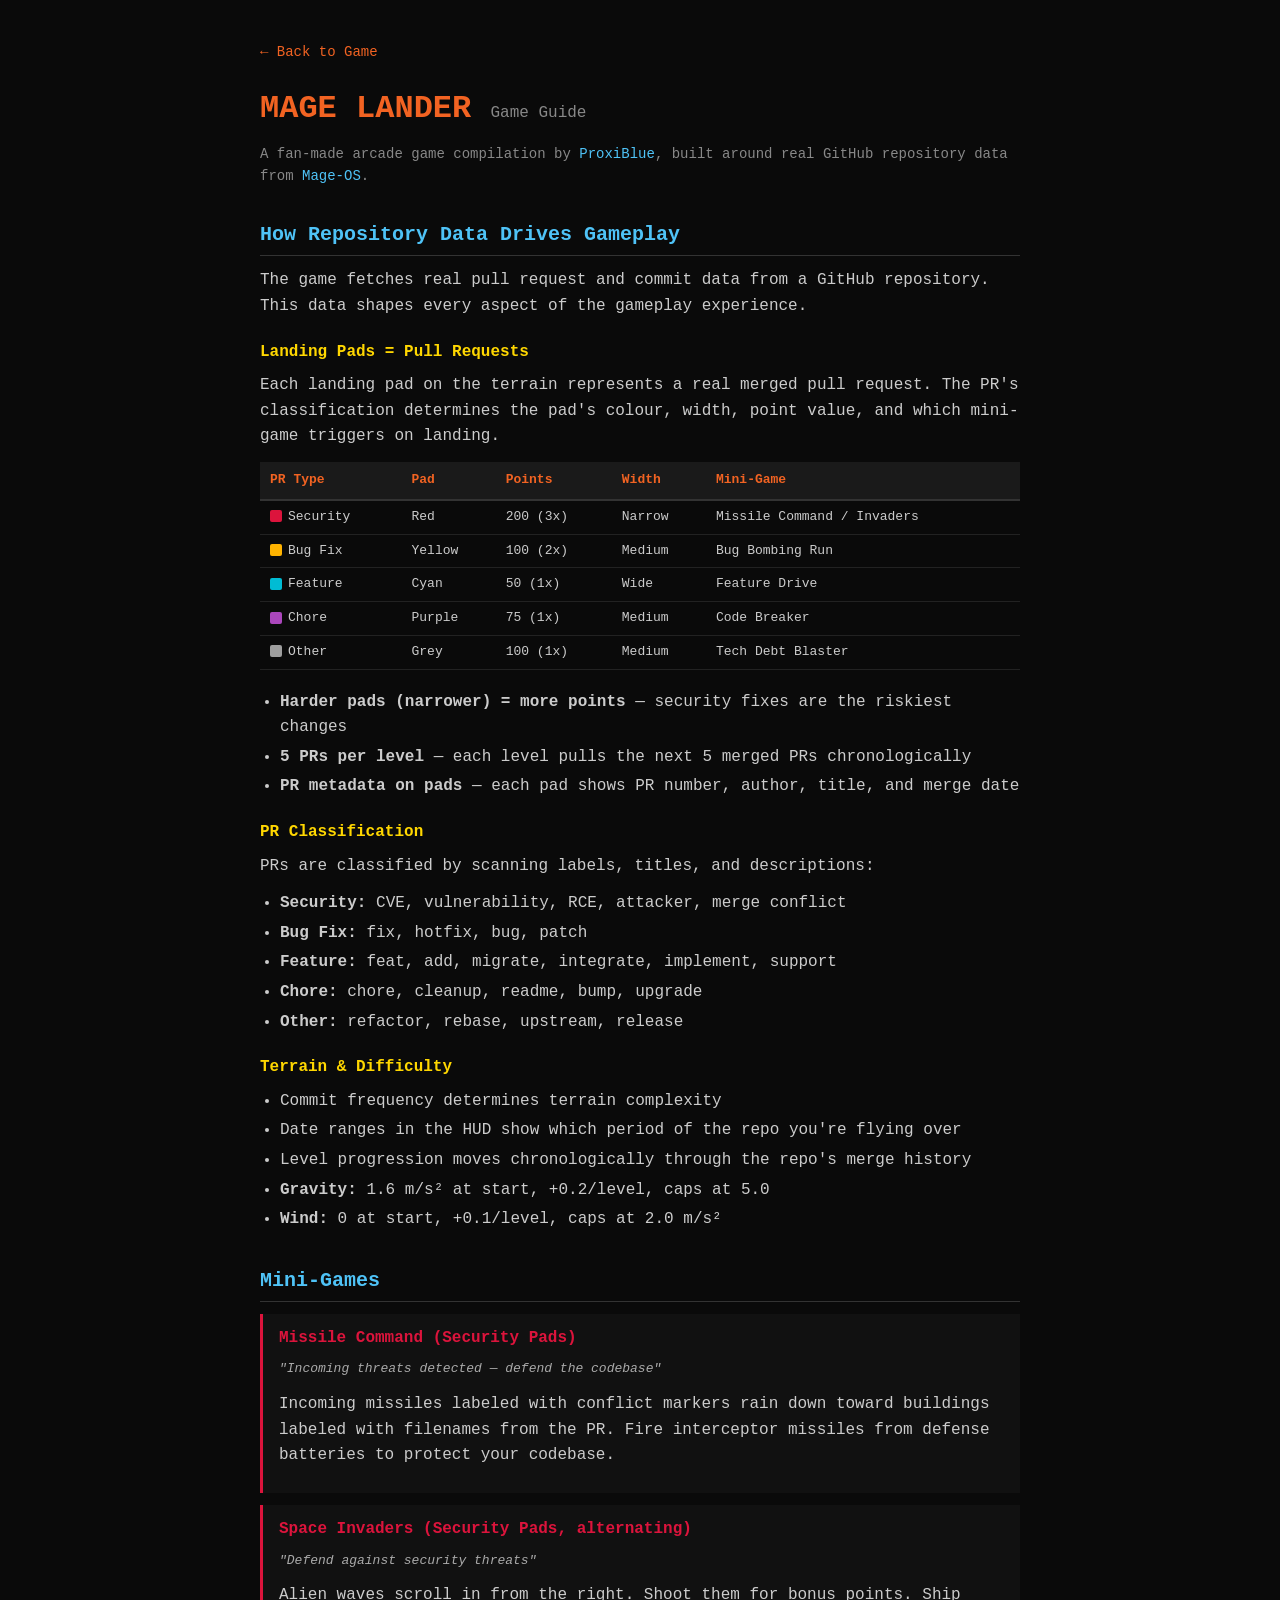
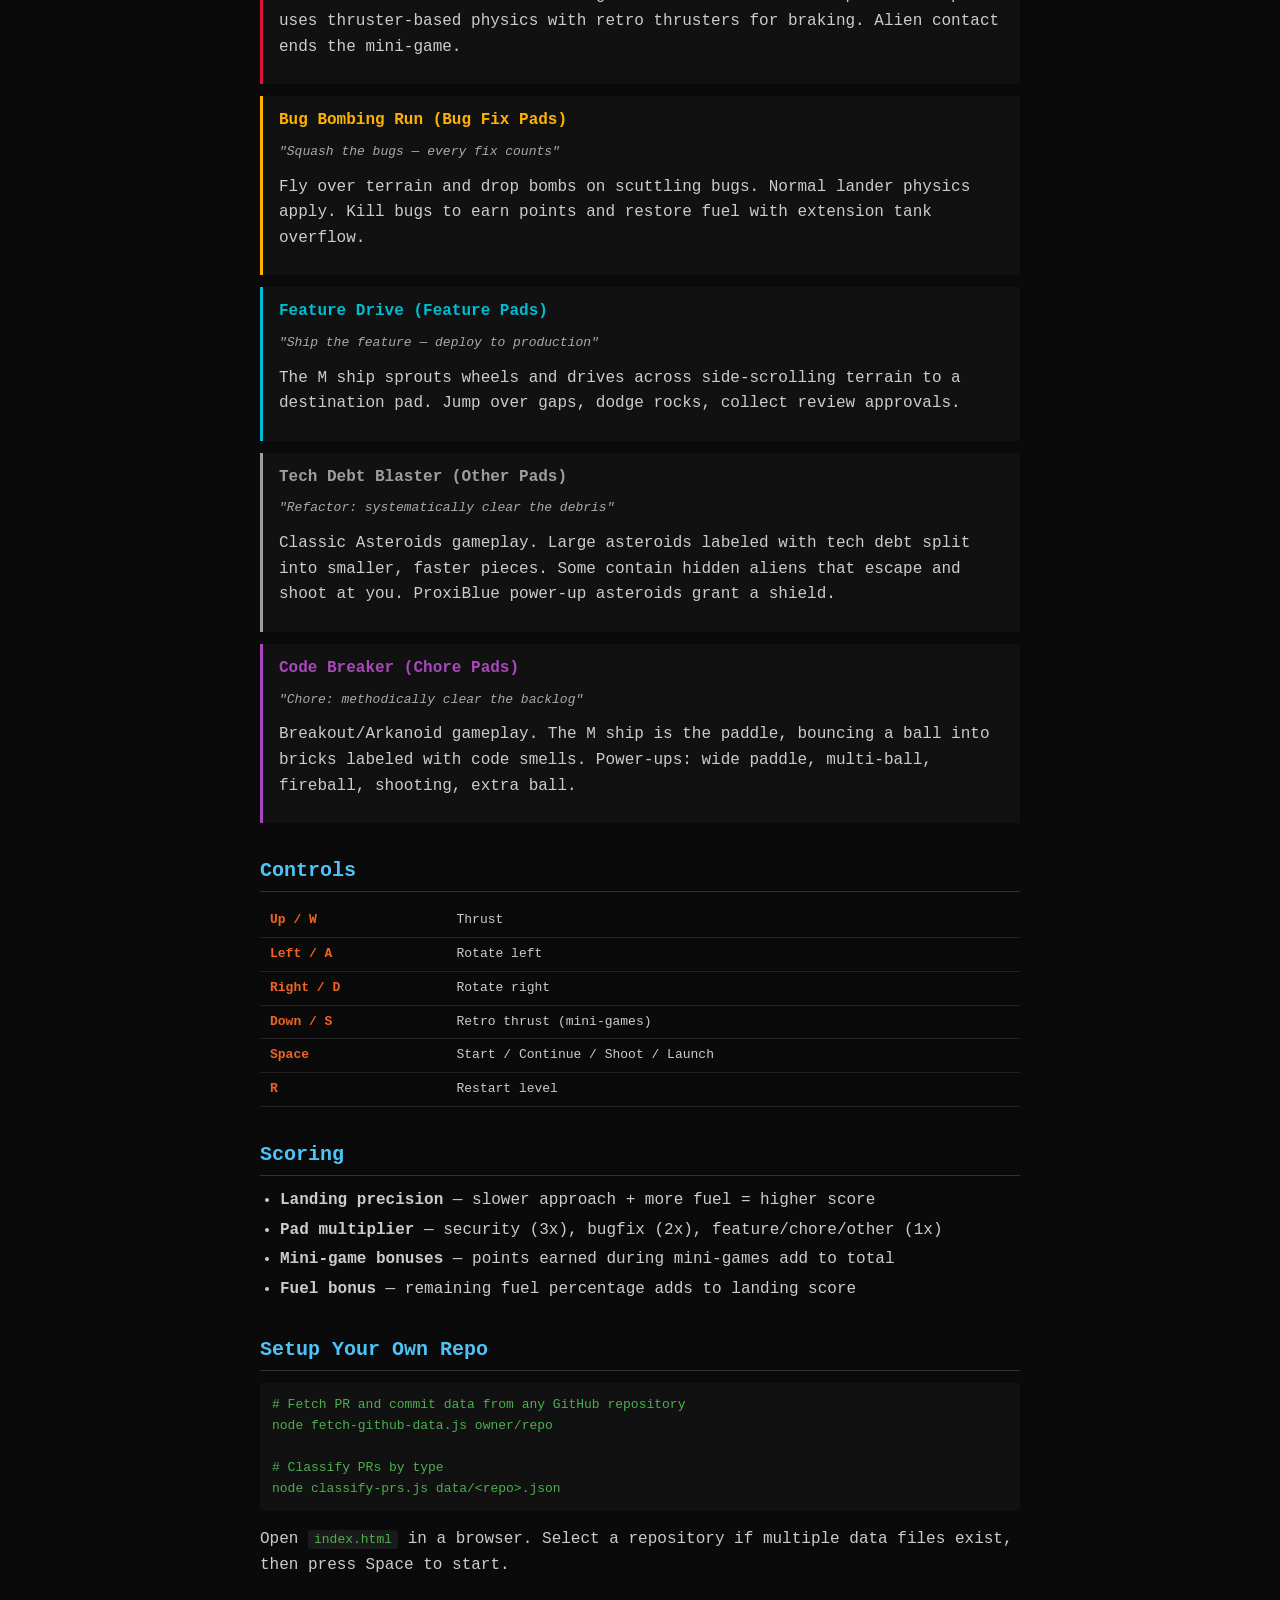
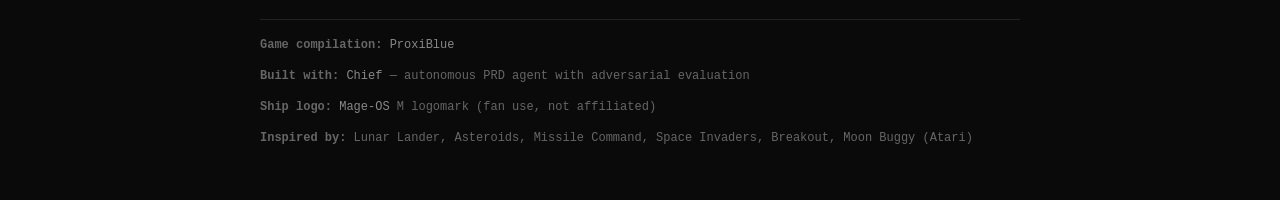
==== guide.html @ c3f5b546 "feat: thematic title cards on all mini-game transitions, guide.html, menu link - Each transition sho" ====
<!DOCTYPE html>
<html lang="en">
<head>
<meta charset="UTF-8">
<meta name="viewport" content="width=device-width, initial-scale=1.0">
<title>Mage Lander — Game Guide</title>
<style>
* { margin: 0; padding: 0; box-sizing: border-box; }
body {
    background: #0a0a0a;
    color: #ccc;
    font-family: 'Courier New', monospace;
    padding: 40px 20px;
    max-width: 800px;
    margin: 0 auto;
    line-height: 1.6;
}
h1 {
    color: #f26322;
    font-size: 32px;
    margin-bottom: 8px;
}
h1 span { color: #888; font-size: 16px; font-weight: normal; }
h2 {
    color: #4FC3F7;
    font-size: 20px;
    margin-top: 32px;
    margin-bottom: 12px;
    border-bottom: 1px solid #333;
    padding-bottom: 4px;
}
h3 {
    color: #FFD700;
    font-size: 16px;
    margin-top: 20px;
    margin-bottom: 8px;
}
p { margin-bottom: 12px; }
a { color: #4FC3F7; text-decoration: none; }
a:hover { text-decoration: underline; }
.subtitle { color: #888; font-size: 14px; margin-bottom: 24px; }
table {
    width: 100%;
    border-collapse: collapse;
    margin: 12px 0 20px;
    font-size: 13px;
}
th {
    background: #1a1a1a;
    color: #f26322;
    text-align: left;
    padding: 8px 10px;
    border-bottom: 2px solid #333;
}
td {
    padding: 6px 10px;
    border-bottom: 1px solid #222;
}
.pad-color {
    display: inline-block;
    width: 12px;
    height: 12px;
    border-radius: 2px;
    vertical-align: middle;
    margin-right: 6px;
}
ul { margin: 8px 0 16px 20px; }
li { margin-bottom: 4px; }
.mini-game {
    background: #111;
    border-left: 3px solid #333;
    padding: 12px 16px;
    margin: 12px 0;
}
.mini-game h3 { margin-top: 0; }
.mini-game .tagline { color: #aaa; font-style: italic; font-size: 13px; }
code {
    background: #1a1a1a;
    color: #4CAF50;
    padding: 2px 6px;
    border-radius: 3px;
    font-size: 13px;
}
pre {
    background: #111;
    padding: 12px;
    border-radius: 4px;
    overflow-x: auto;
    margin: 8px 0 16px;
    font-size: 13px;
    color: #4CAF50;
}
.controls-table td:first-child {
    color: #f26322;
    font-weight: bold;
    white-space: nowrap;
}
.back-link {
    display: inline-block;
    margin-bottom: 20px;
    color: #f26322;
    font-size: 14px;
}
.credits { color: #666; font-size: 12px; margin-top: 40px; border-top: 1px solid #222; padding-top: 16px; }
.credits a { color: #888; }
</style>
</head>
<body>

<a href="index.html" class="back-link">&larr; Back to Game</a>

<h1>MAGE LANDER <span>Game Guide</span></h1>
<p class="subtitle">A fan-made arcade game compilation by <a href="https://github.com/ProxiBlue">ProxiBlue</a>, built around real GitHub repository data from <a href="https://github.com/mage-os">Mage-OS</a>.</p>

<h2>How Repository Data Drives Gameplay</h2>
<p>The game fetches real pull request and commit data from a GitHub repository. This data shapes every aspect of the gameplay experience.</p>

<h3>Landing Pads = Pull Requests</h3>
<p>Each landing pad on the terrain represents a real merged pull request. The PR's classification determines the pad's colour, width, point value, and which mini-game triggers on landing.</p>

<table>
<tr><th>PR Type</th><th>Pad</th><th>Points</th><th>Width</th><th>Mini-Game</th></tr>
<tr><td><span class="pad-color" style="background:#DC143C"></span>Security</td><td>Red</td><td>200 (3x)</td><td>Narrow</td><td>Missile Command / Invaders</td></tr>
<tr><td><span class="pad-color" style="background:#FFB300"></span>Bug Fix</td><td>Yellow</td><td>100 (2x)</td><td>Medium</td><td>Bug Bombing Run</td></tr>
<tr><td><span class="pad-color" style="background:#00BCD4"></span>Feature</td><td>Cyan</td><td>50 (1x)</td><td>Wide</td><td>Feature Drive</td></tr>
<tr><td><span class="pad-color" style="background:#AB47BC"></span>Chore</td><td>Purple</td><td>75 (1x)</td><td>Medium</td><td>Code Breaker</td></tr>
<tr><td><span class="pad-color" style="background:#9E9E9E"></span>Other</td><td>Grey</td><td>100 (1x)</td><td>Medium</td><td>Tech Debt Blaster</td></tr>
</table>

<ul>
<li><strong>Harder pads (narrower) = more points</strong> &mdash; security fixes are the riskiest changes</li>
<li><strong>5 PRs per level</strong> &mdash; each level pulls the next 5 merged PRs chronologically</li>
<li><strong>PR metadata on pads</strong> &mdash; each pad shows PR number, author, title, and merge date</li>
</ul>

<h3>PR Classification</h3>
<p>PRs are classified by scanning labels, titles, and descriptions:</p>
<ul>
<li><strong>Security:</strong> CVE, vulnerability, RCE, attacker, merge conflict</li>
<li><strong>Bug Fix:</strong> fix, hotfix, bug, patch</li>
<li><strong>Feature:</strong> feat, add, migrate, integrate, implement, support</li>
<li><strong>Chore:</strong> chore, cleanup, readme, bump, upgrade</li>
<li><strong>Other:</strong> refactor, rebase, upstream, release</li>
</ul>

<h3>Terrain &amp; Difficulty</h3>
<ul>
<li>Commit frequency determines terrain complexity</li>
<li>Date ranges in the HUD show which period of the repo you're flying over</li>
<li>Level progression moves chronologically through the repo's merge history</li>
<li><strong>Gravity:</strong> 1.6 m/s&sup2; at start, +0.2/level, caps at 5.0</li>
<li><strong>Wind:</strong> 0 at start, +0.1/level, caps at 2.0 m/s&sup2;</li>
</ul>

<h2>Mini-Games</h2>

<div class="mini-game" style="border-color:#DC143C">
<h3 style="color:#DC143C">Missile Command (Security Pads)</h3>
<p class="tagline">"Incoming threats detected &mdash; defend the codebase"</p>
<p>Incoming missiles labeled with conflict markers rain down toward buildings labeled with filenames from the PR. Fire interceptor missiles from defense batteries to protect your codebase.</p>
</div>

<div class="mini-game" style="border-color:#DC143C">
<h3 style="color:#DC143C">Space Invaders (Security Pads, alternating)</h3>
<p class="tagline">"Defend against security threats"</p>
<p>Alien waves scroll in from the right. Shoot them for bonus points. Ship uses thruster-based physics with retro thrusters for braking. Alien contact ends the mini-game.</p>
</div>

<div class="mini-game" style="border-color:#FFB300">
<h3 style="color:#FFB300">Bug Bombing Run (Bug Fix Pads)</h3>
<p class="tagline">"Squash the bugs &mdash; every fix counts"</p>
<p>Fly over terrain and drop bombs on scuttling bugs. Normal lander physics apply. Kill bugs to earn points and restore fuel with extension tank overflow.</p>
</div>

<div class="mini-game" style="border-color:#00BCD4">
<h3 style="color:#00BCD4">Feature Drive (Feature Pads)</h3>
<p class="tagline">"Ship the feature &mdash; deploy to production"</p>
<p>The M ship sprouts wheels and drives across side-scrolling terrain to a destination pad. Jump over gaps, dodge rocks, collect review approvals.</p>
</div>

<div class="mini-game" style="border-color:#9E9E9E">
<h3 style="color:#9E9E9E">Tech Debt Blaster (Other Pads)</h3>
<p class="tagline">"Refactor: systematically clear the debris"</p>
<p>Classic Asteroids gameplay. Large asteroids labeled with tech debt split into smaller, faster pieces. Some contain hidden aliens that escape and shoot at you. ProxiBlue power-up asteroids grant a shield.</p>
</div>

<div class="mini-game" style="border-color:#AB47BC">
<h3 style="color:#AB47BC">Code Breaker (Chore Pads)</h3>
<p class="tagline">"Chore: methodically clear the backlog"</p>
<p>Breakout/Arkanoid gameplay. The M ship is the paddle, bouncing a ball into bricks labeled with code smells. Power-ups: wide paddle, multi-ball, fireball, shooting, extra ball.</p>
</div>

<h2>Controls</h2>
<table class="controls-table">
<tr><td>Up / W</td><td>Thrust</td></tr>
<tr><td>Left / A</td><td>Rotate left</td></tr>
<tr><td>Right / D</td><td>Rotate right</td></tr>
<tr><td>Down / S</td><td>Retro thrust (mini-games)</td></tr>
<tr><td>Space</td><td>Start / Continue / Shoot / Launch</td></tr>
<tr><td>R</td><td>Restart level</td></tr>
</table>

<h2>Scoring</h2>
<ul>
<li><strong>Landing precision</strong> &mdash; slower approach + more fuel = higher score</li>
<li><strong>Pad multiplier</strong> &mdash; security (3x), bugfix (2x), feature/chore/other (1x)</li>
<li><strong>Mini-game bonuses</strong> &mdash; points earned during mini-games add to total</li>
<li><strong>Fuel bonus</strong> &mdash; remaining fuel percentage adds to landing score</li>
</ul>

<h2>Setup Your Own Repo</h2>
<pre>
# Fetch PR and commit data from any GitHub repository
node fetch-github-data.js owner/repo

# Classify PRs by type
node classify-prs.js data/&lt;repo&gt;.json
</pre>
<p>Open <code>index.html</code> in a browser. Select a repository if multiple data files exist, then press Space to start.</p>

<div class="credits">
<p><strong>Game compilation:</strong> <a href="https://github.com/ProxiBlue">ProxiBlue</a></p>
<p><strong>Built with:</strong> <a href="https://github.com/MiniCodeMonkey/chief">Chief</a> &mdash; autonomous PRD agent with adversarial evaluation</p>
<p><strong>Ship logo:</strong> <a href="https://mage-os.org">Mage-OS</a> M logomark (fan use, not affiliated)</p>
<p><strong>Inspired by:</strong> Lunar Lander, Asteroids, Missile Command, Space Invaders, Breakout, Moon Buggy (Atari)</p>
</div>

</body>
</html>
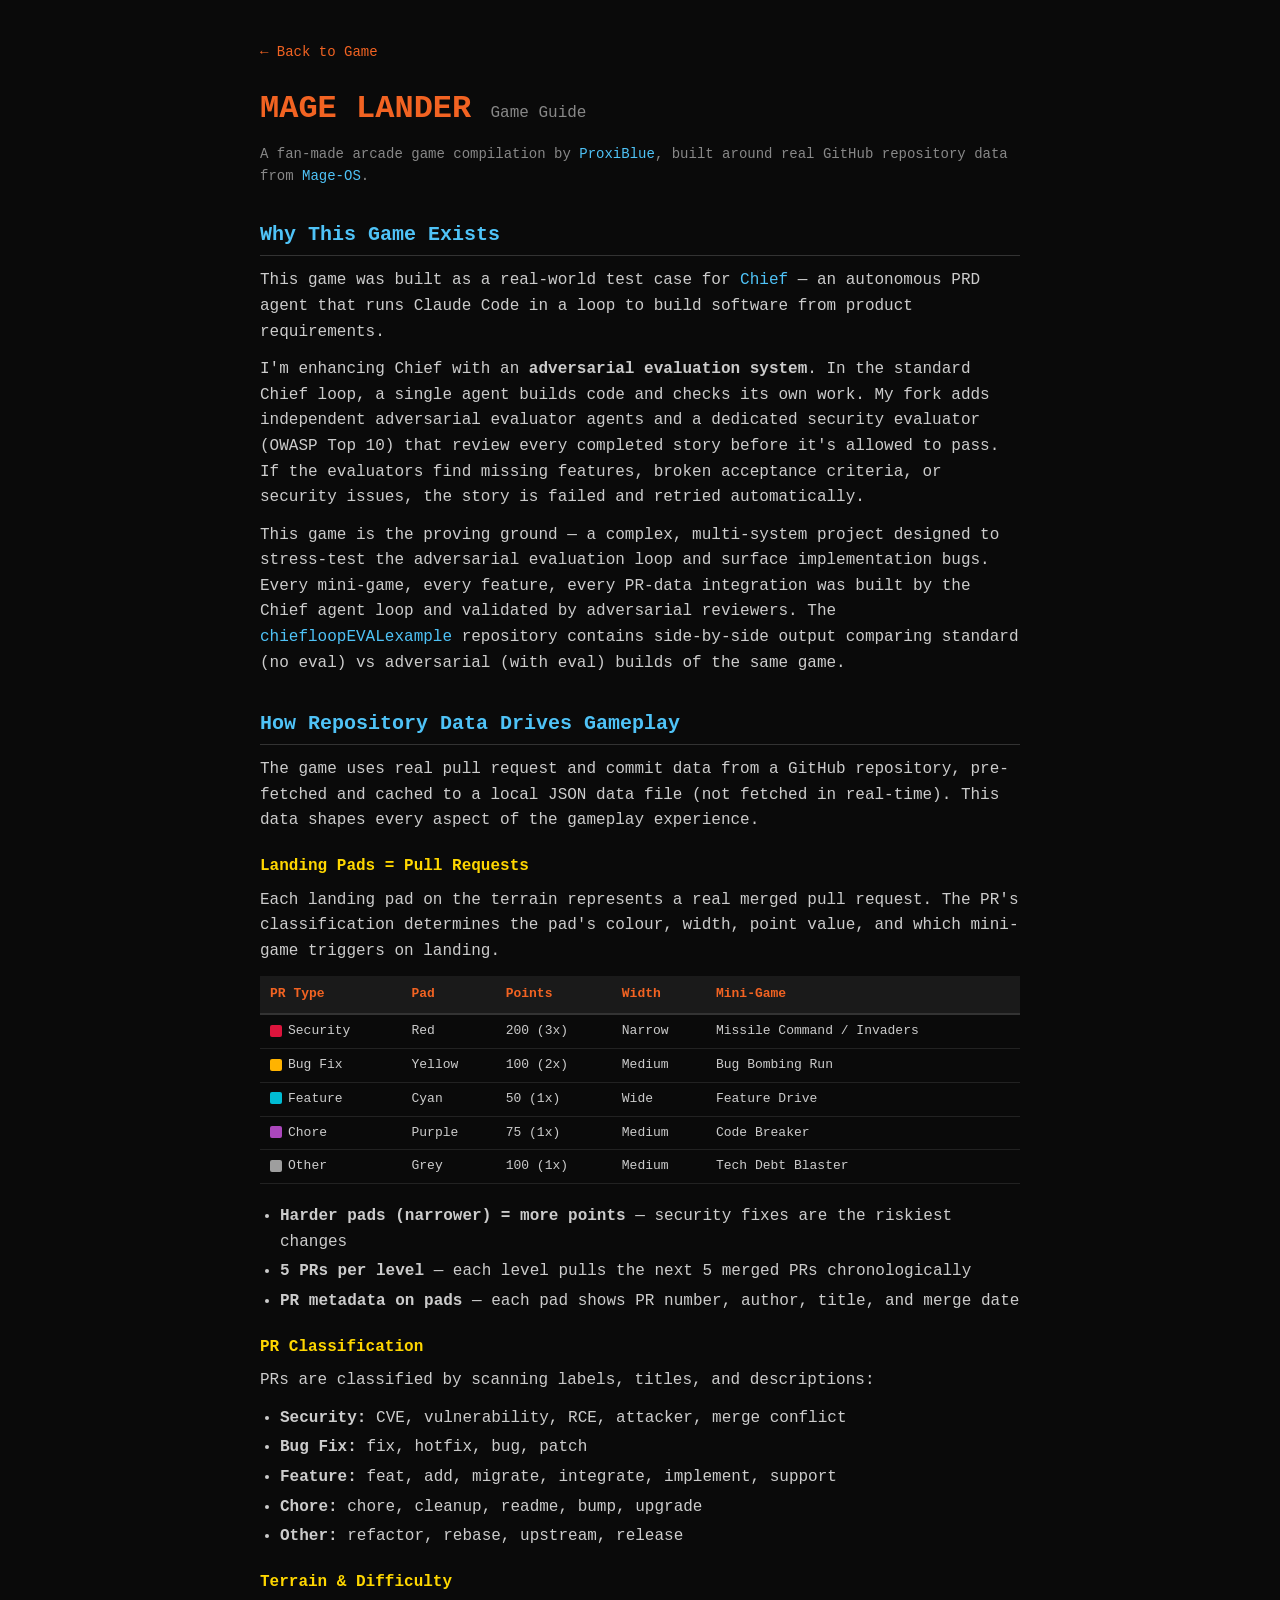
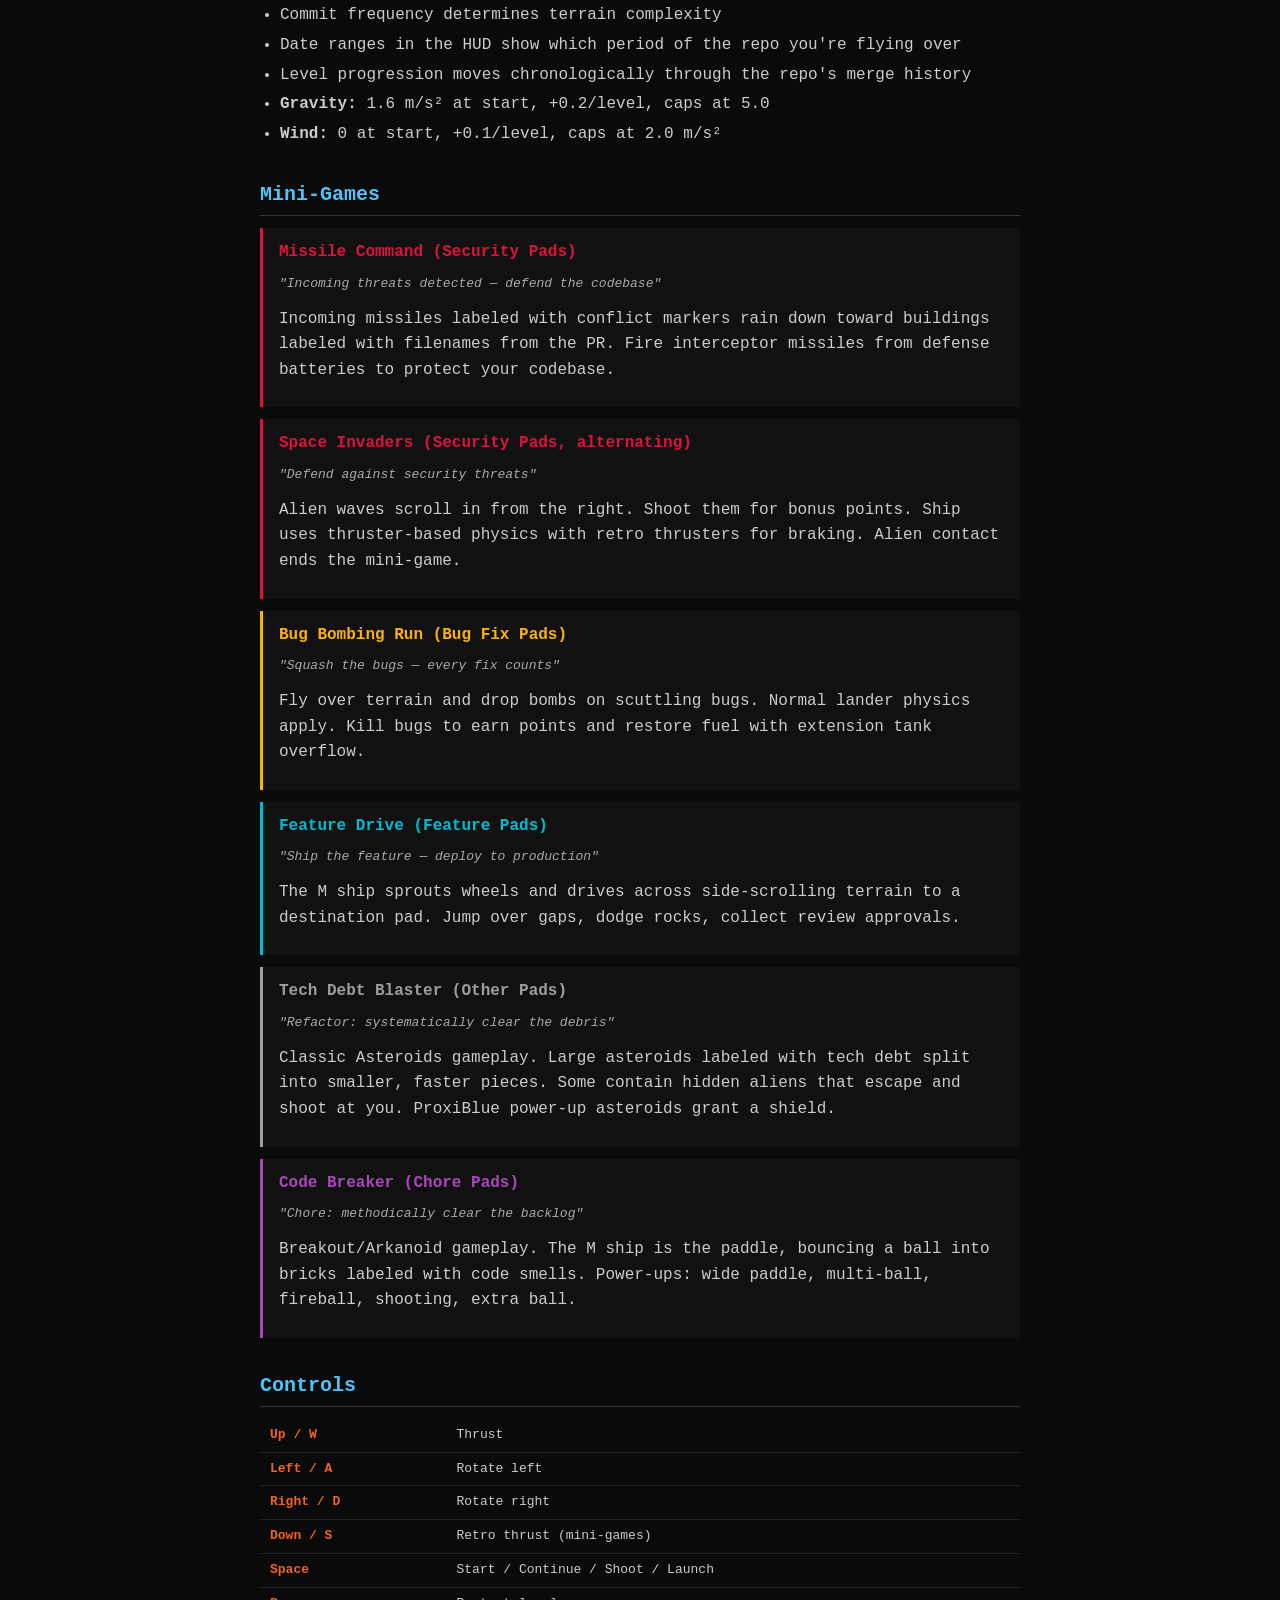
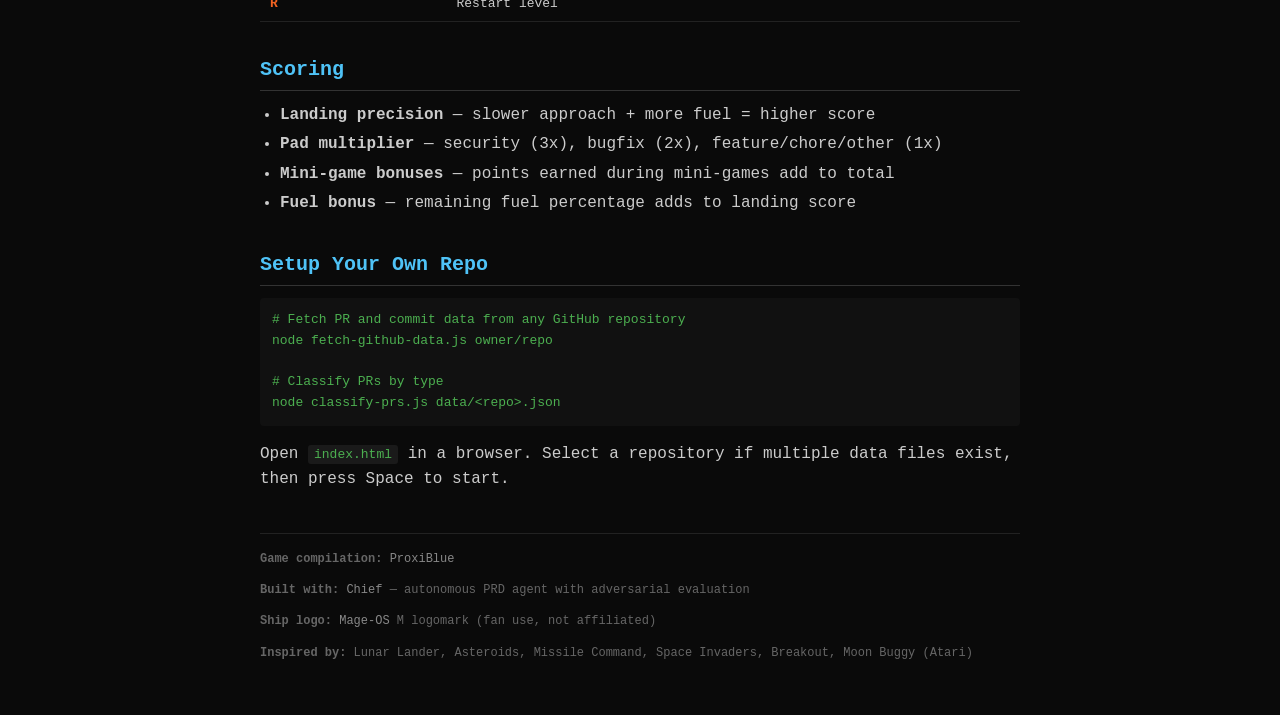
==== commit 6295c278: "docs: add why-this-exists section to guide — adversarial eval test case Explains the Chief adversari" ====
--- a/guide.html
+++ b/guide.html
@@ -112,8 +112,13 @@
 <h1>MAGE LANDER <span>Game Guide</span></h1>
 <p class="subtitle">A fan-made arcade game compilation by <a href="https://github.com/ProxiBlue">ProxiBlue</a>, built around real GitHub repository data from <a href="https://github.com/mage-os">Mage-OS</a>.</p>
 
+<h2>Why This Game Exists</h2>
+<p>This game was built as a real-world test case for <a href="https://github.com/MiniCodeMonkey/chief">Chief</a> &mdash; an autonomous PRD agent that runs Claude Code in a loop to build software from product requirements.</p>
+<p>I'm enhancing Chief with an <strong>adversarial evaluation system</strong>. In the standard Chief loop, a single agent builds code and checks its own work. My fork adds independent adversarial evaluator agents and a dedicated security evaluator (OWASP Top 10) that review every completed story before it's allowed to pass. If the evaluators find missing features, broken acceptance criteria, or security issues, the story is failed and retried automatically.</p>
+<p>This game is the proving ground &mdash; a complex, multi-system project designed to stress-test the adversarial evaluation loop and surface implementation bugs. Every mini-game, every feature, every PR-data integration was built by the Chief agent loop and validated by adversarial reviewers. The <a href="https://github.com/ProxiBlue/chiefloopEVALexample">chiefloopEVALexample</a> repository contains side-by-side output comparing standard (no eval) vs adversarial (with eval) builds of the same game.</p>
+
 <h2>How Repository Data Drives Gameplay</h2>
-<p>The game fetches real pull request and commit data from a GitHub repository. This data shapes every aspect of the gameplay experience.</p>
+<p>The game uses real pull request and commit data from a GitHub repository, pre-fetched and cached to a local JSON data file (not fetched in real-time). This data shapes every aspect of the gameplay experience.</p>
 
 <h3>Landing Pads = Pull Requests</h3>
 <p>Each landing pad on the terrain represents a real merged pull request. The PR's classification determines the pad's colour, width, point value, and which mini-game triggers on landing.</p>
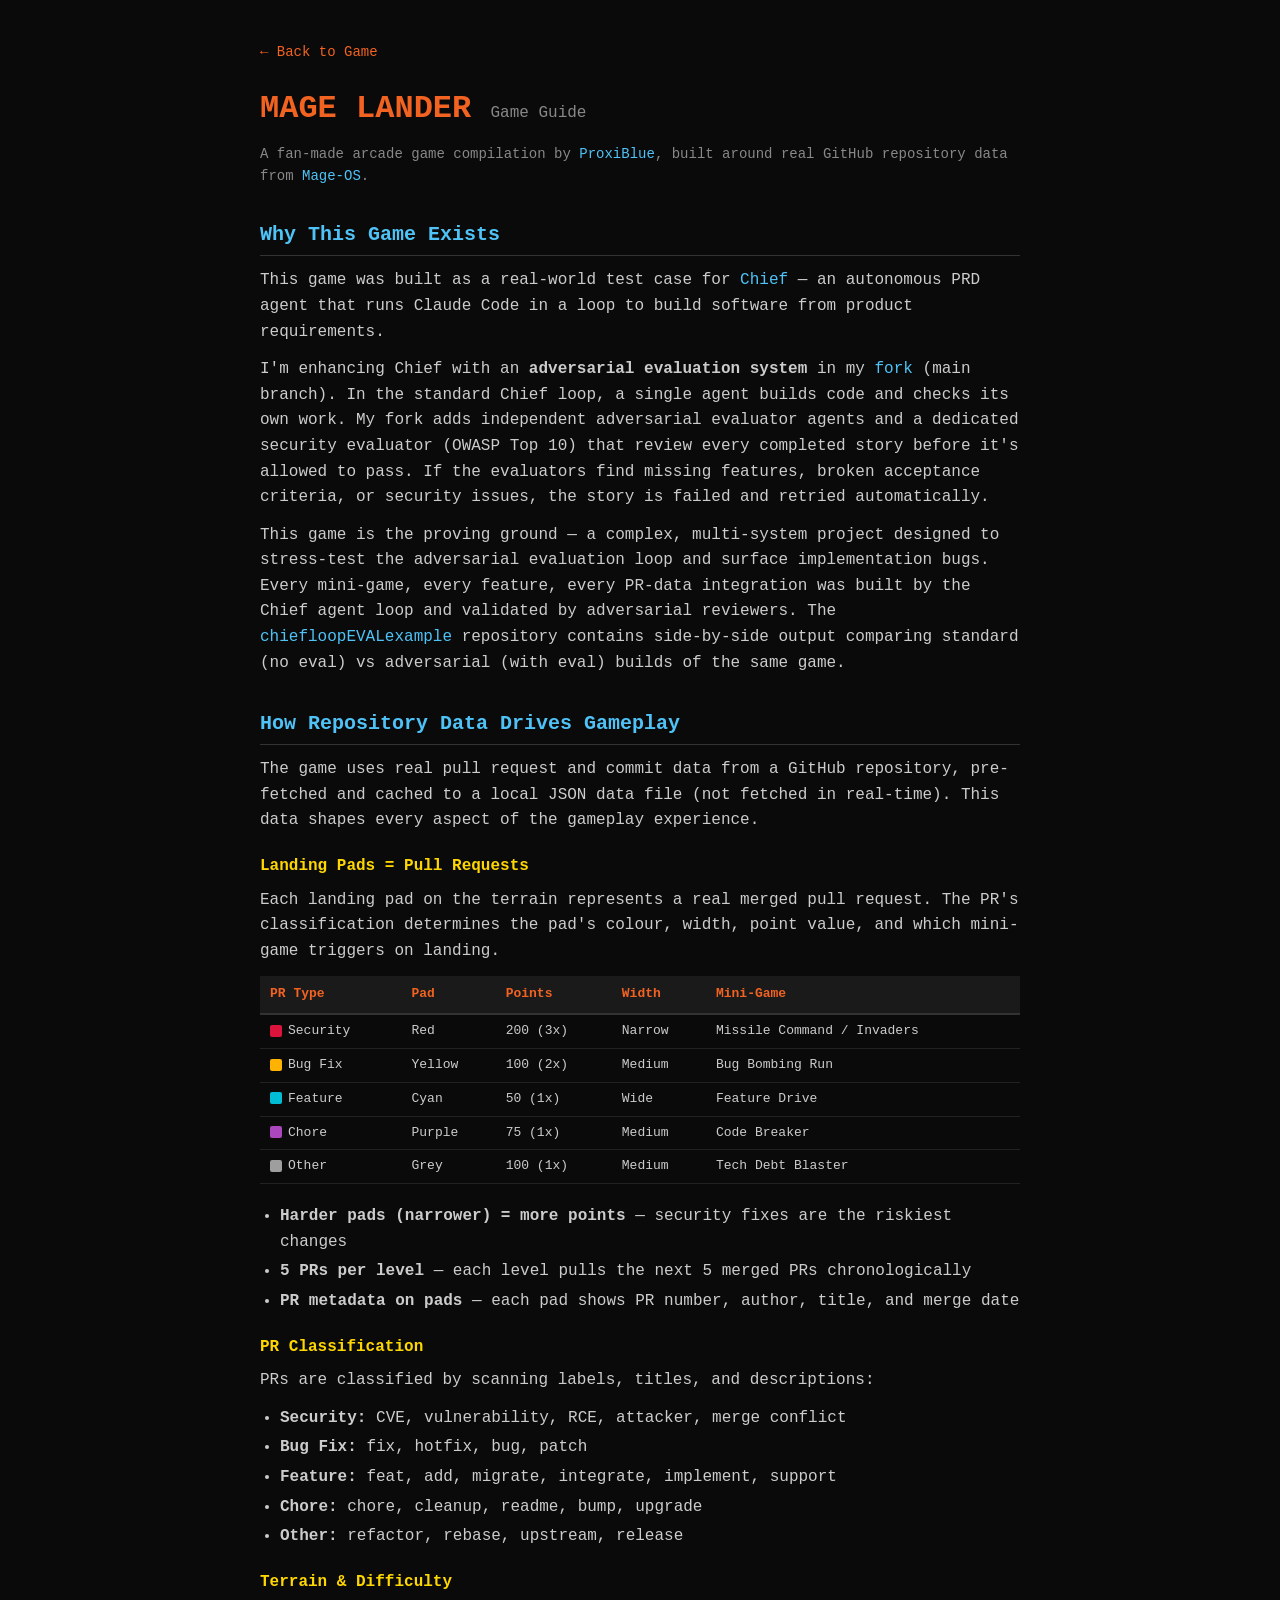
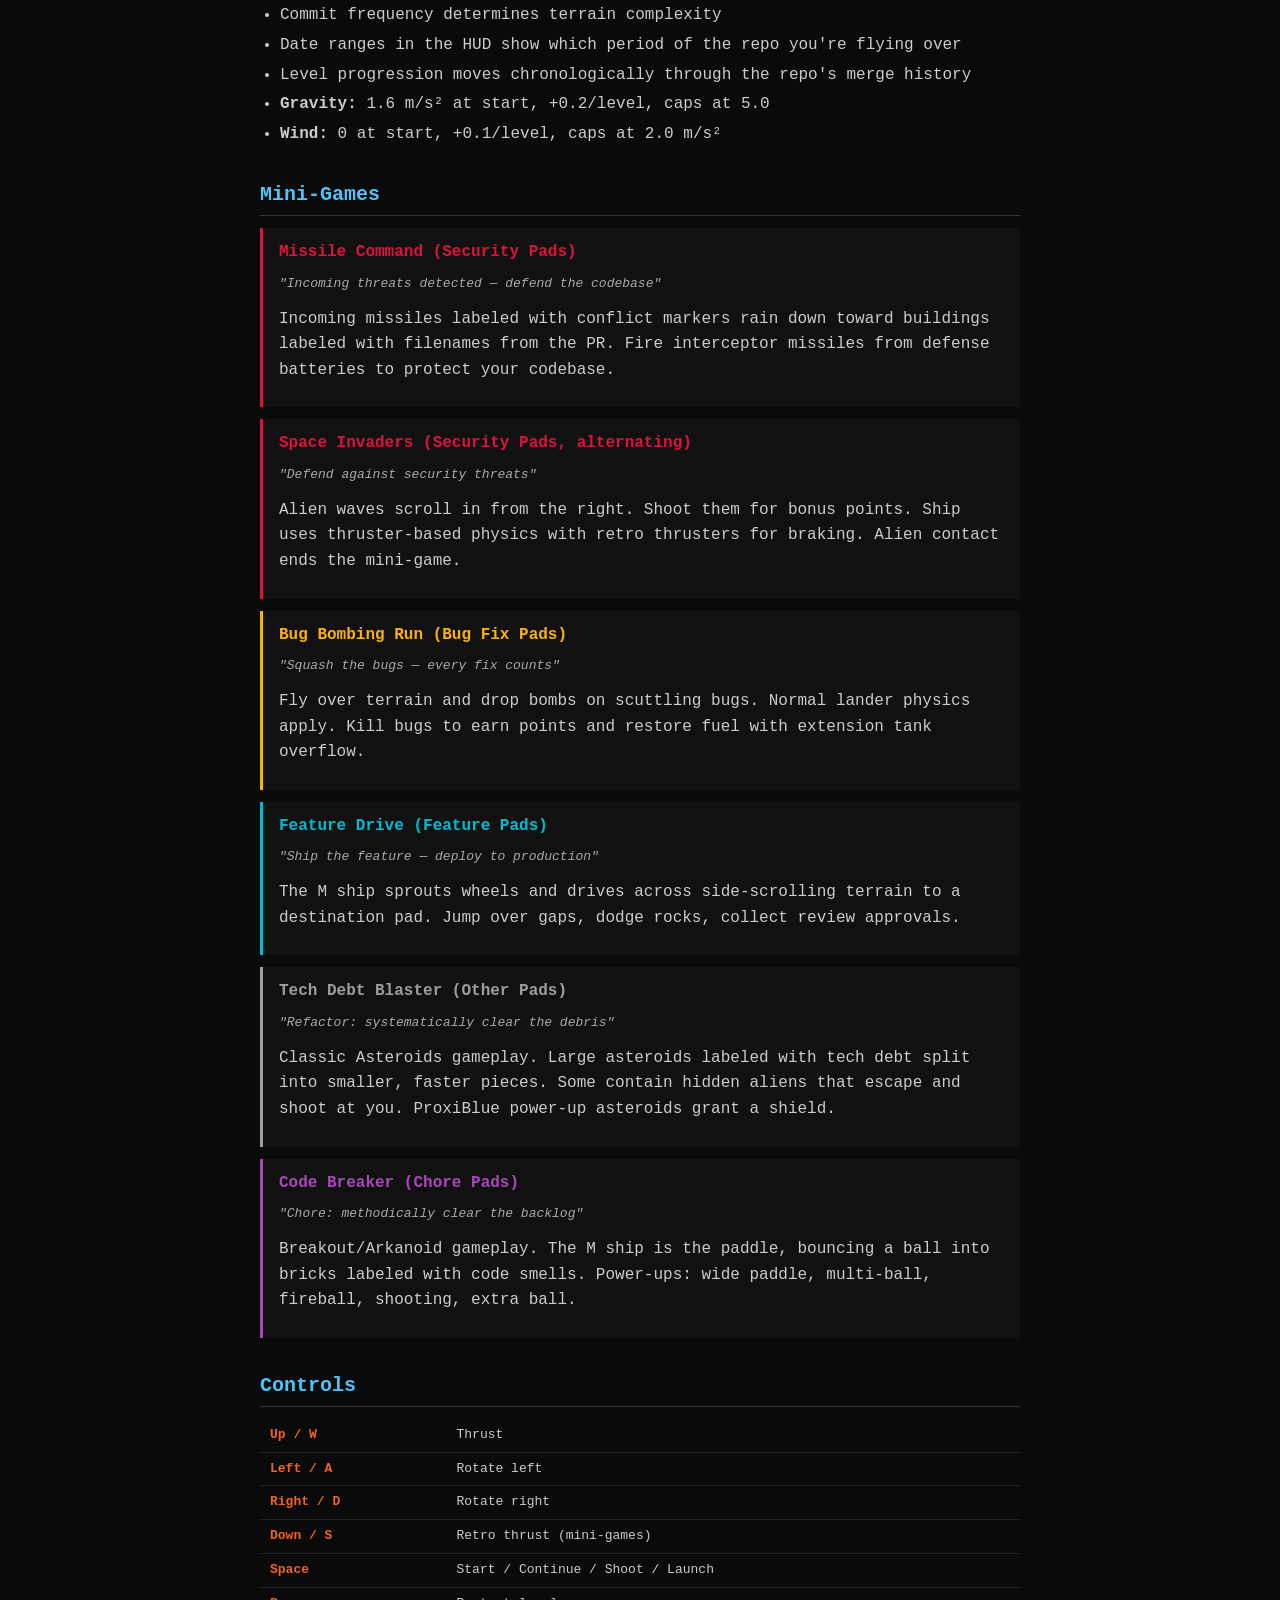
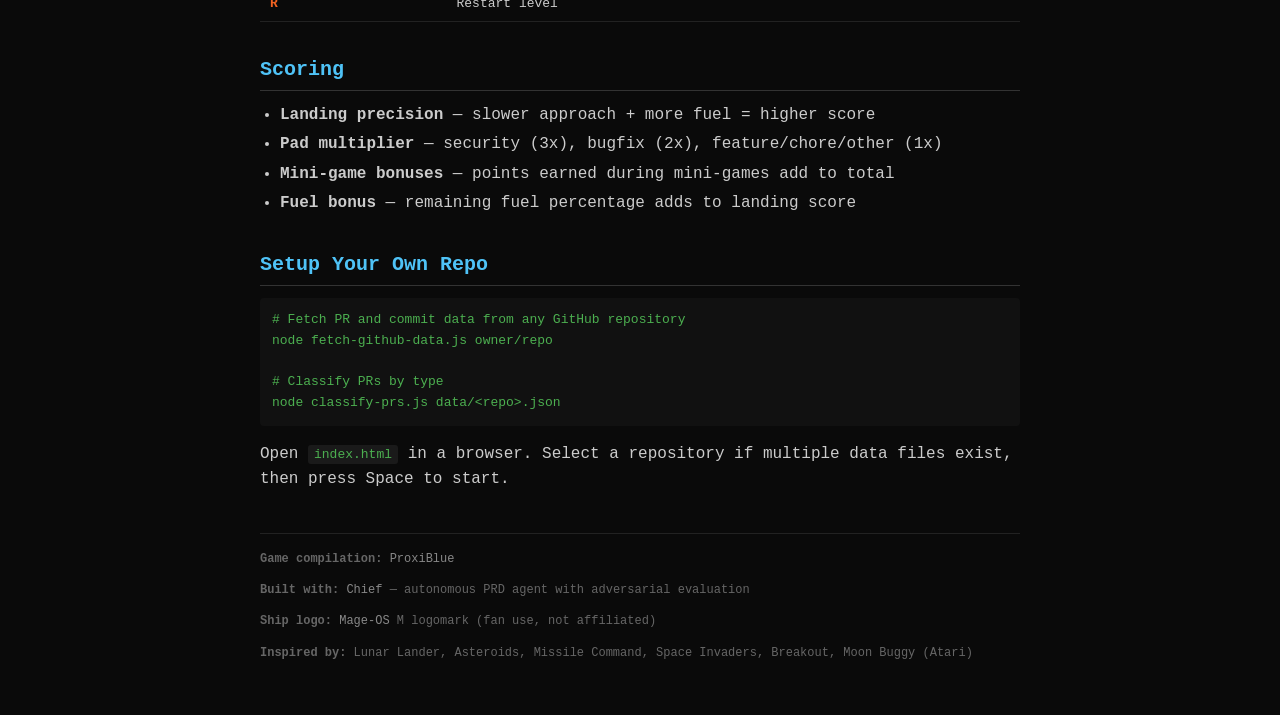
==== commit 564c04ac: "docs: link to ProxiBlue/chief fork (main branch) in guide Co-Authored-By: Claude Opus 4.6 (1M contex" ====
--- a/guide.html
+++ b/guide.html
@@ -114,7 +114,7 @@
 
 <h2>Why This Game Exists</h2>
 <p>This game was built as a real-world test case for <a href="https://github.com/MiniCodeMonkey/chief">Chief</a> &mdash; an autonomous PRD agent that runs Claude Code in a loop to build software from product requirements.</p>
-<p>I'm enhancing Chief with an <strong>adversarial evaluation system</strong>. In the standard Chief loop, a single agent builds code and checks its own work. My fork adds independent adversarial evaluator agents and a dedicated security evaluator (OWASP Top 10) that review every completed story before it's allowed to pass. If the evaluators find missing features, broken acceptance criteria, or security issues, the story is failed and retried automatically.</p>
+<p>I'm enhancing Chief with an <strong>adversarial evaluation system</strong> in my <a href="https://github.com/ProxiBlue/chief">fork</a> (main branch). In the standard Chief loop, a single agent builds code and checks its own work. My fork adds independent adversarial evaluator agents and a dedicated security evaluator (OWASP Top 10) that review every completed story before it's allowed to pass. If the evaluators find missing features, broken acceptance criteria, or security issues, the story is failed and retried automatically.</p>
 <p>This game is the proving ground &mdash; a complex, multi-system project designed to stress-test the adversarial evaluation loop and surface implementation bugs. Every mini-game, every feature, every PR-data integration was built by the Chief agent loop and validated by adversarial reviewers. The <a href="https://github.com/ProxiBlue/chiefloopEVALexample">chiefloopEVALexample</a> repository contains side-by-side output comparing standard (no eval) vs adversarial (with eval) builds of the same game.</p>
 
 <h2>How Repository Data Drives Gameplay</h2>
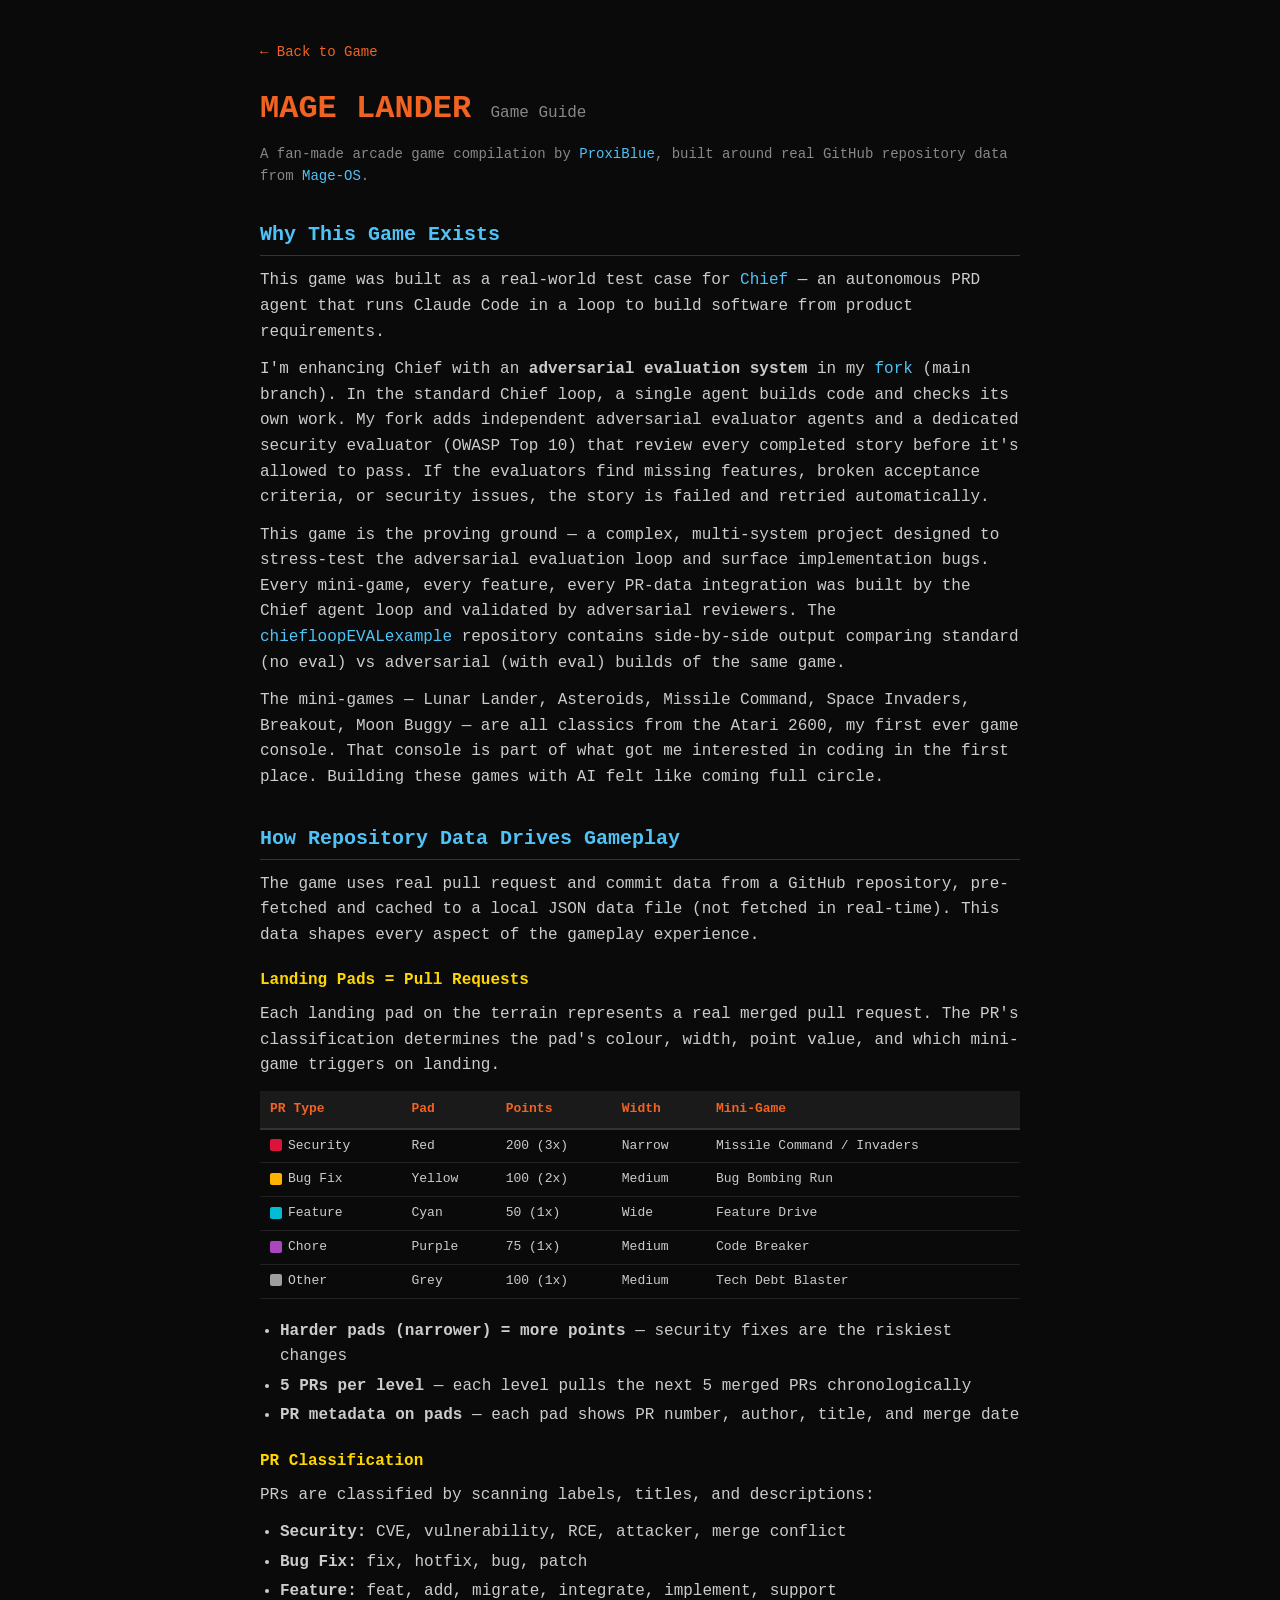
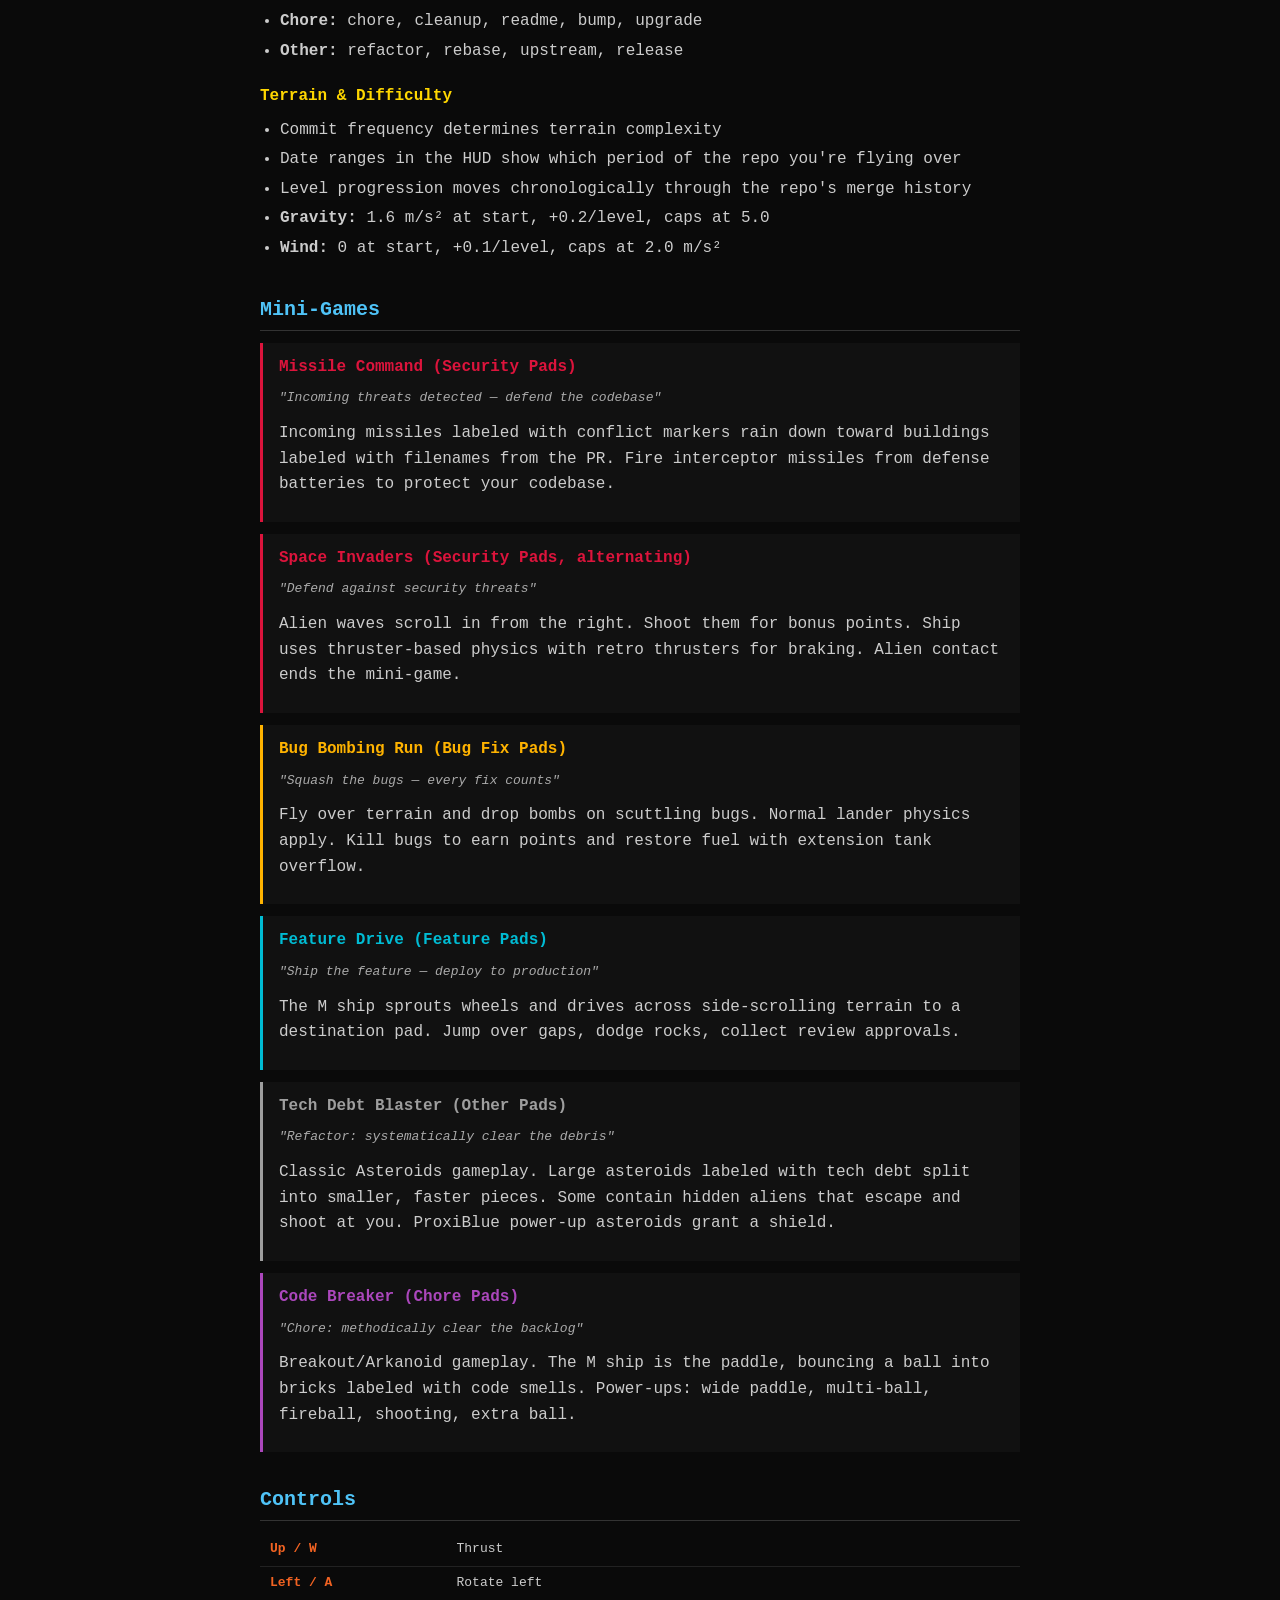
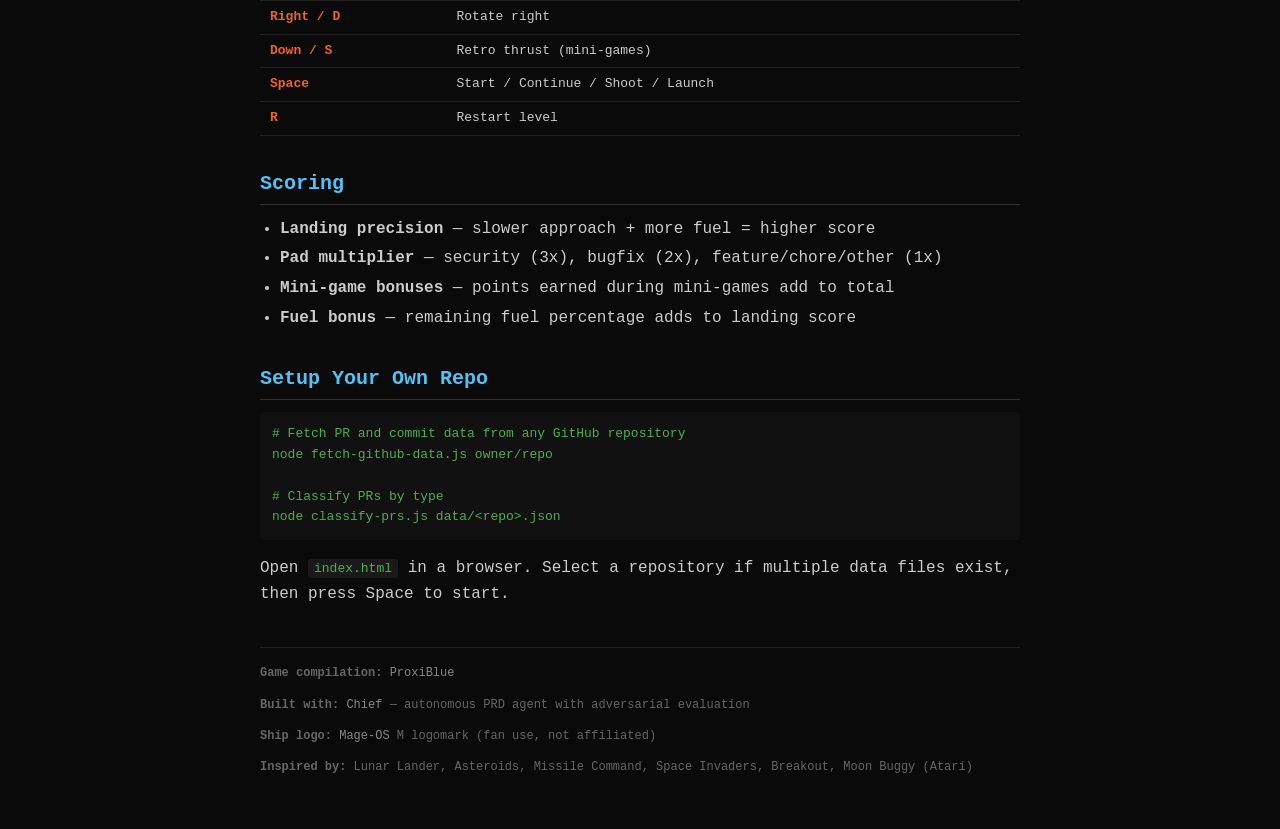
==== commit d0a9cfe7: "docs: add personal note — Atari 2600 classics inspired the mini-games Co-Authored-By: Claude Opus 4." ====
--- a/guide.html
+++ b/guide.html
@@ -116,6 +116,7 @@
 <p>This game was built as a real-world test case for <a href="https://github.com/MiniCodeMonkey/chief">Chief</a> &mdash; an autonomous PRD agent that runs Claude Code in a loop to build software from product requirements.</p>
 <p>I'm enhancing Chief with an <strong>adversarial evaluation system</strong> in my <a href="https://github.com/ProxiBlue/chief">fork</a> (main branch). In the standard Chief loop, a single agent builds code and checks its own work. My fork adds independent adversarial evaluator agents and a dedicated security evaluator (OWASP Top 10) that review every completed story before it's allowed to pass. If the evaluators find missing features, broken acceptance criteria, or security issues, the story is failed and retried automatically.</p>
 <p>This game is the proving ground &mdash; a complex, multi-system project designed to stress-test the adversarial evaluation loop and surface implementation bugs. Every mini-game, every feature, every PR-data integration was built by the Chief agent loop and validated by adversarial reviewers. The <a href="https://github.com/ProxiBlue/chiefloopEVALexample">chiefloopEVALexample</a> repository contains side-by-side output comparing standard (no eval) vs adversarial (with eval) builds of the same game.</p>
+<p>The mini-games &mdash; Lunar Lander, Asteroids, Missile Command, Space Invaders, Breakout, Moon Buggy &mdash; are all classics from the Atari 2600, my first ever game console. That console is part of what got me interested in coding in the first place. Building these games with AI felt like coming full circle.</p>
 
 <h2>How Repository Data Drives Gameplay</h2>
 <p>The game uses real pull request and commit data from a GitHub repository, pre-fetched and cached to a local JSON data file (not fetched in real-time). This data shapes every aspect of the gameplay experience.</p>
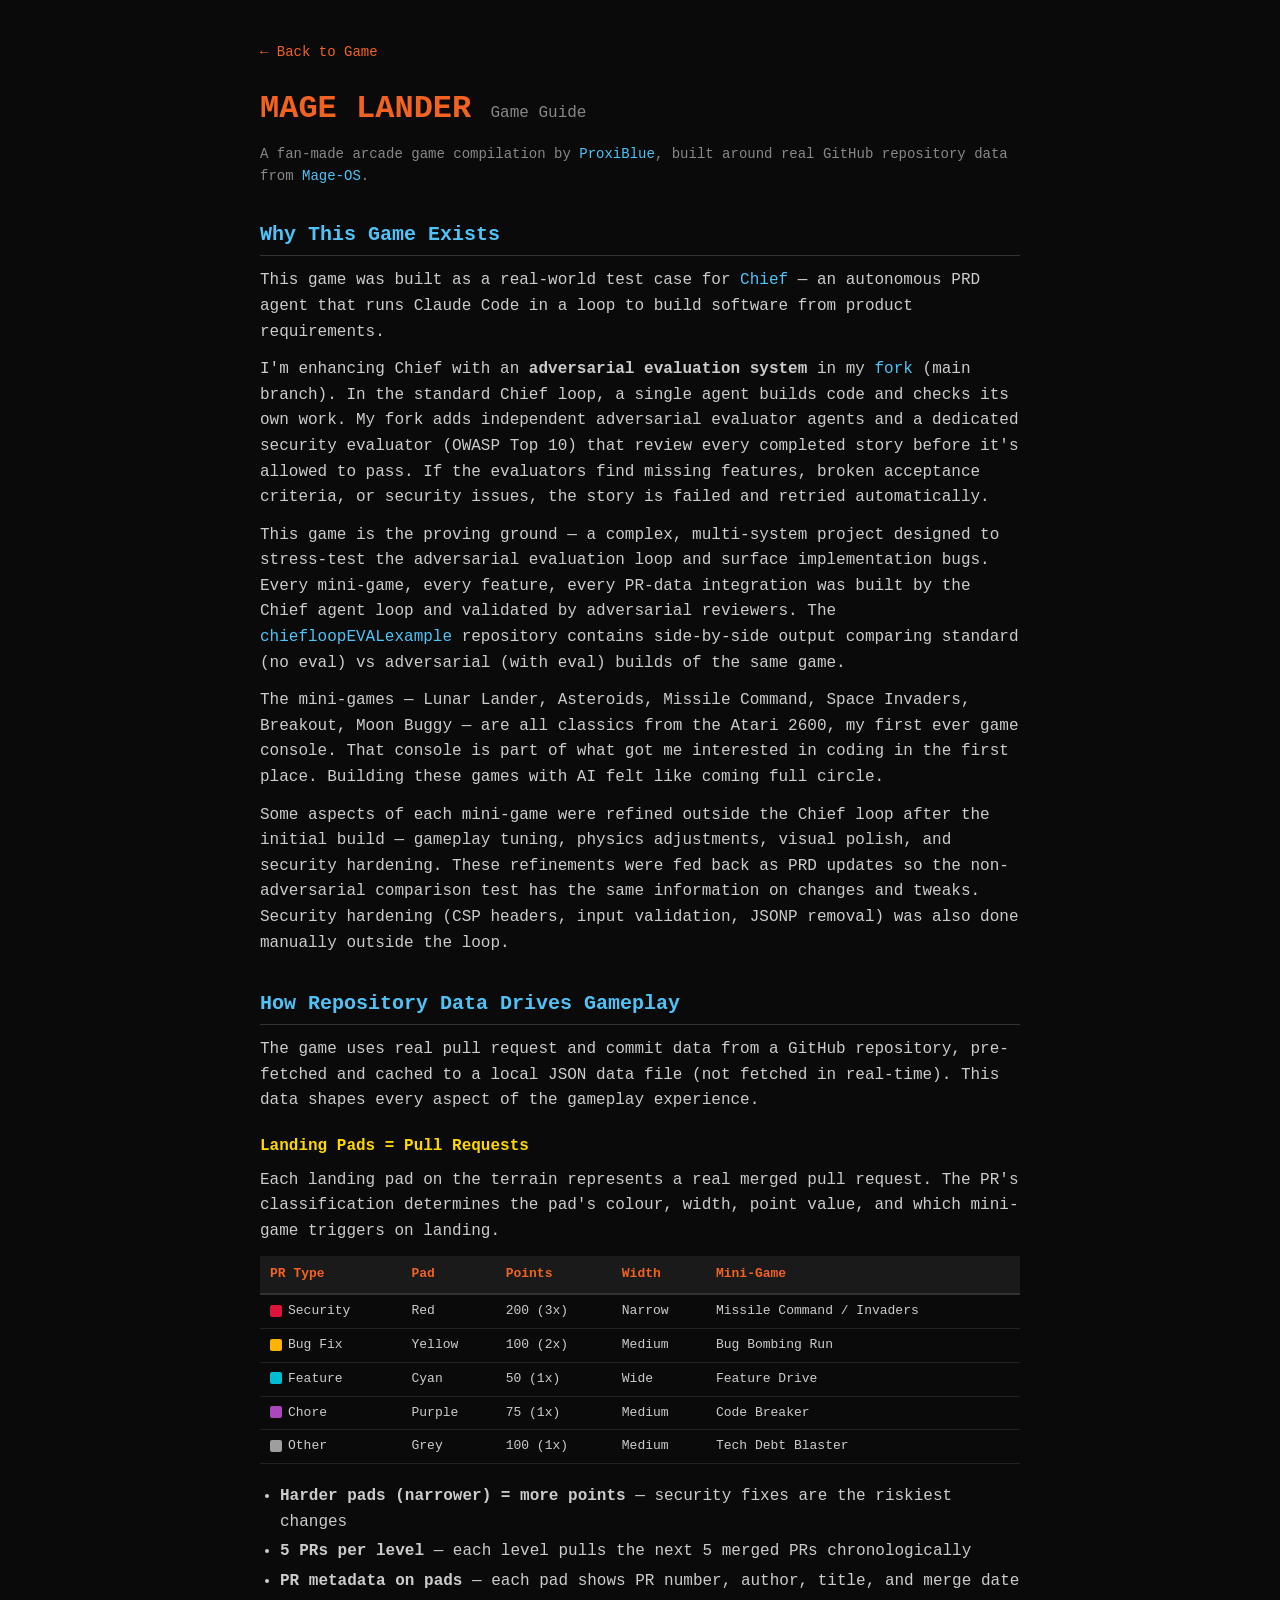
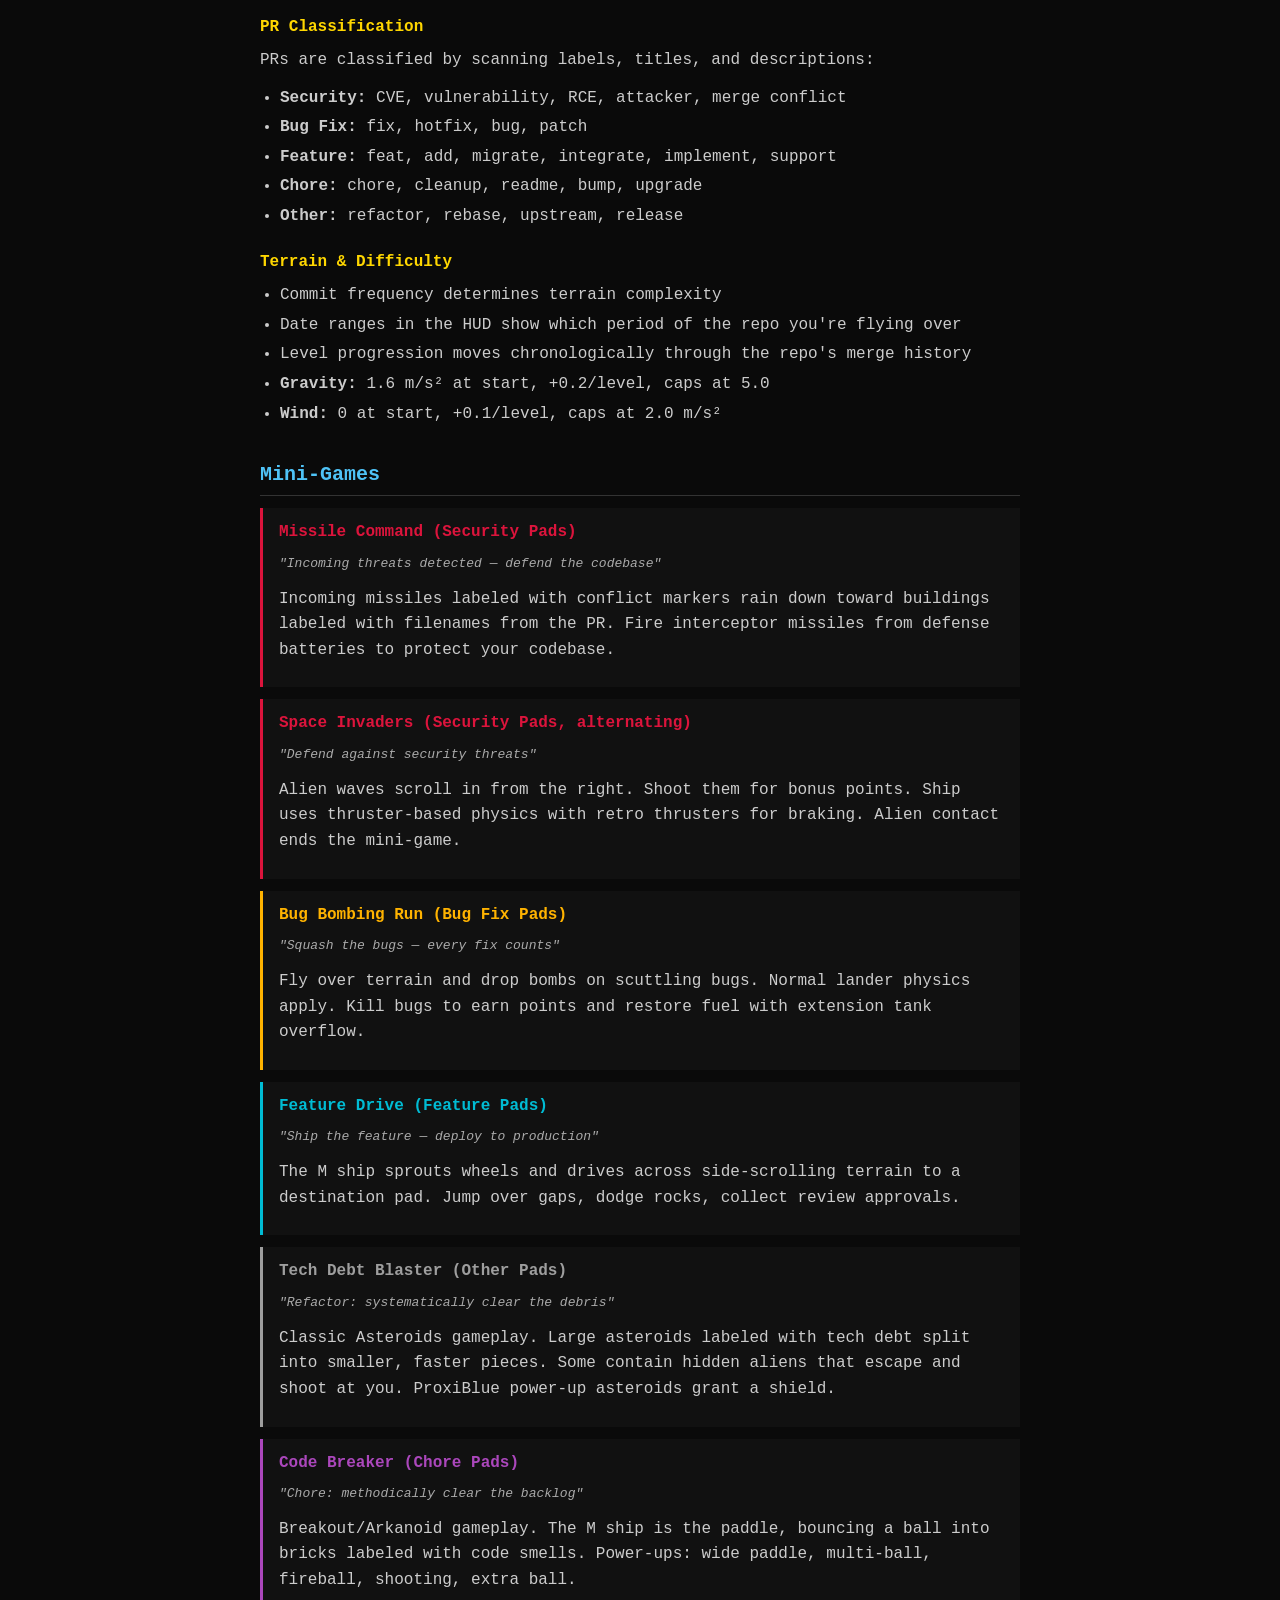
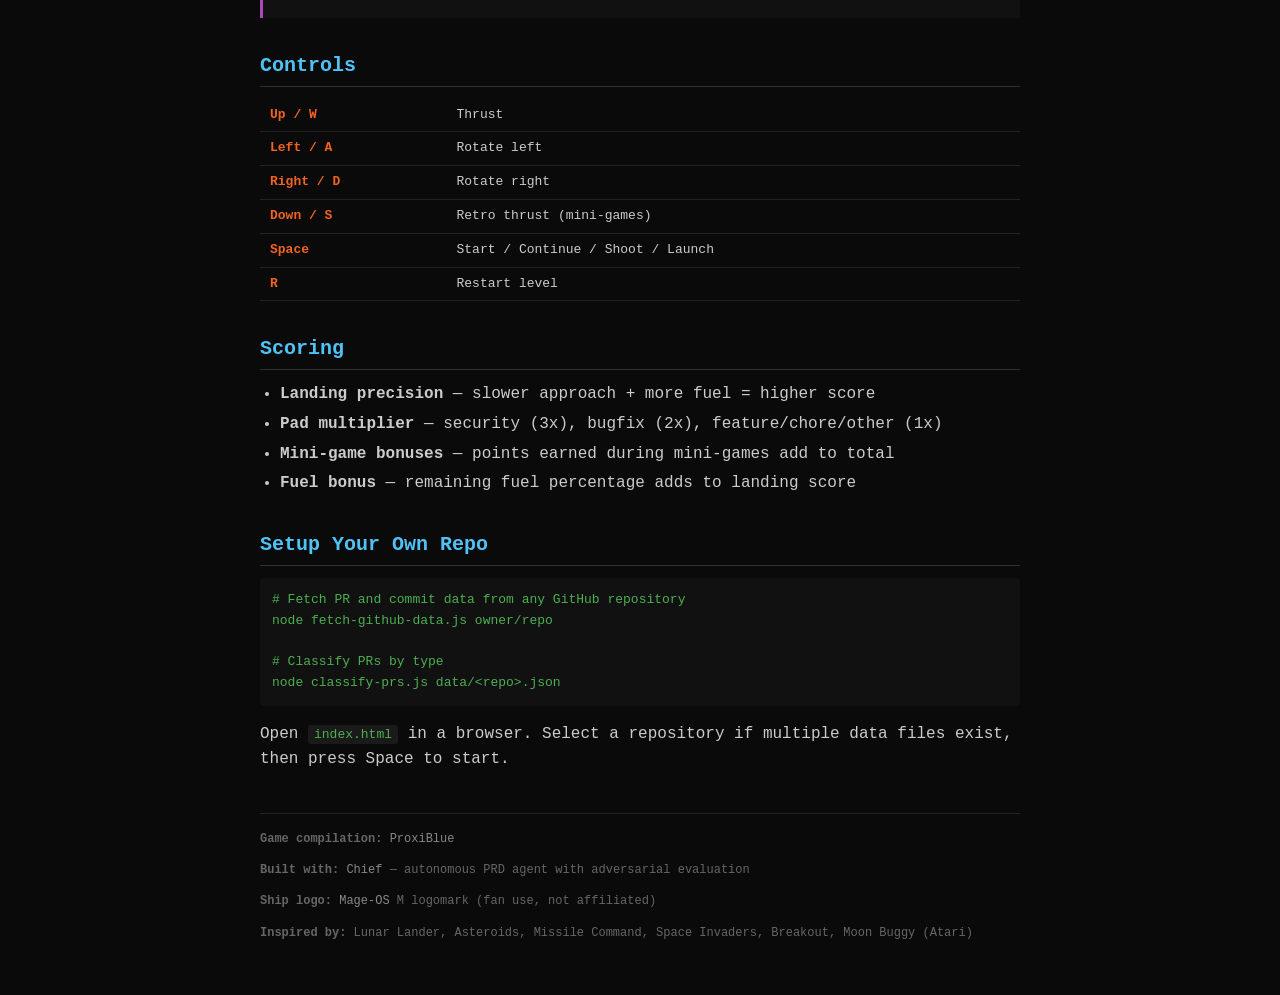
==== commit 623ed153: "security: CSP headers, path traversal fix, input sanitization, inline style extraction - Added CSP m" ====
--- a/guide.html
+++ b/guide.html
@@ -3,107 +3,10 @@
 <head>
 <meta charset="UTF-8">
 <meta name="viewport" content="width=device-width, initial-scale=1.0">
+<meta http-equiv="Content-Security-Policy" content="default-src 'none'; style-src 'self'; img-src 'none'; frame-ancestors 'none'; base-uri 'none'; form-action 'none';">
+<meta name="referrer" content="no-referrer">
 <title>Mage Lander — Game Guide</title>
-<style>
-* { margin: 0; padding: 0; box-sizing: border-box; }
-body {
-    background: #0a0a0a;
-    color: #ccc;
-    font-family: 'Courier New', monospace;
-    padding: 40px 20px;
-    max-width: 800px;
-    margin: 0 auto;
-    line-height: 1.6;
-}
-h1 {
-    color: #f26322;
-    font-size: 32px;
-    margin-bottom: 8px;
-}
-h1 span { color: #888; font-size: 16px; font-weight: normal; }
-h2 {
-    color: #4FC3F7;
-    font-size: 20px;
-    margin-top: 32px;
-    margin-bottom: 12px;
-    border-bottom: 1px solid #333;
-    padding-bottom: 4px;
-}
-h3 {
-    color: #FFD700;
-    font-size: 16px;
-    margin-top: 20px;
-    margin-bottom: 8px;
-}
-p { margin-bottom: 12px; }
-a { color: #4FC3F7; text-decoration: none; }
-a:hover { text-decoration: underline; }
-.subtitle { color: #888; font-size: 14px; margin-bottom: 24px; }
-table {
-    width: 100%;
-    border-collapse: collapse;
-    margin: 12px 0 20px;
-    font-size: 13px;
-}
-th {
-    background: #1a1a1a;
-    color: #f26322;
-    text-align: left;
-    padding: 8px 10px;
-    border-bottom: 2px solid #333;
-}
-td {
-    padding: 6px 10px;
-    border-bottom: 1px solid #222;
-}
-.pad-color {
-    display: inline-block;
-    width: 12px;
-    height: 12px;
-    border-radius: 2px;
-    vertical-align: middle;
-    margin-right: 6px;
-}
-ul { margin: 8px 0 16px 20px; }
-li { margin-bottom: 4px; }
-.mini-game {
-    background: #111;
-    border-left: 3px solid #333;
-    padding: 12px 16px;
-    margin: 12px 0;
-}
-.mini-game h3 { margin-top: 0; }
-.mini-game .tagline { color: #aaa; font-style: italic; font-size: 13px; }
-code {
-    background: #1a1a1a;
-    color: #4CAF50;
-    padding: 2px 6px;
-    border-radius: 3px;
-    font-size: 13px;
-}
-pre {
-    background: #111;
-    padding: 12px;
-    border-radius: 4px;
-    overflow-x: auto;
-    margin: 8px 0 16px;
-    font-size: 13px;
-    color: #4CAF50;
-}
-.controls-table td:first-child {
-    color: #f26322;
-    font-weight: bold;
-    white-space: nowrap;
-}
-.back-link {
-    display: inline-block;
-    margin-bottom: 20px;
-    color: #f26322;
-    font-size: 14px;
-}
-.credits { color: #666; font-size: 12px; margin-top: 40px; border-top: 1px solid #222; padding-top: 16px; }
-.credits a { color: #888; }
-</style>
+<link rel="stylesheet" href="css/guide.css">
 </head>
 <body>
 
@@ -117,6 +20,7 @@
 <p>I'm enhancing Chief with an <strong>adversarial evaluation system</strong> in my <a href="https://github.com/ProxiBlue/chief">fork</a> (main branch). In the standard Chief loop, a single agent builds code and checks its own work. My fork adds independent adversarial evaluator agents and a dedicated security evaluator (OWASP Top 10) that review every completed story before it's allowed to pass. If the evaluators find missing features, broken acceptance criteria, or security issues, the story is failed and retried automatically.</p>
 <p>This game is the proving ground &mdash; a complex, multi-system project designed to stress-test the adversarial evaluation loop and surface implementation bugs. Every mini-game, every feature, every PR-data integration was built by the Chief agent loop and validated by adversarial reviewers. The <a href="https://github.com/ProxiBlue/chiefloopEVALexample">chiefloopEVALexample</a> repository contains side-by-side output comparing standard (no eval) vs adversarial (with eval) builds of the same game.</p>
 <p>The mini-games &mdash; Lunar Lander, Asteroids, Missile Command, Space Invaders, Breakout, Moon Buggy &mdash; are all classics from the Atari 2600, my first ever game console. That console is part of what got me interested in coding in the first place. Building these games with AI felt like coming full circle.</p>
+<p>Some aspects of each mini-game were refined outside the Chief loop after the initial build &mdash; gameplay tuning, physics adjustments, visual polish, and security hardening. These refinements were fed back as PRD updates so the non-adversarial comparison test has the same information on changes and tweaks. Security hardening (CSP headers, input validation, JSONP removal) was also done manually outside the loop.</p>
 
 <h2>How Repository Data Drives Gameplay</h2>
 <p>The game uses real pull request and commit data from a GitHub repository, pre-fetched and cached to a local JSON data file (not fetched in real-time). This data shapes every aspect of the gameplay experience.</p>
@@ -126,11 +30,11 @@
 
 <table>
 <tr><th>PR Type</th><th>Pad</th><th>Points</th><th>Width</th><th>Mini-Game</th></tr>
-<tr><td><span class="pad-color" style="background:#DC143C"></span>Security</td><td>Red</td><td>200 (3x)</td><td>Narrow</td><td>Missile Command / Invaders</td></tr>
-<tr><td><span class="pad-color" style="background:#FFB300"></span>Bug Fix</td><td>Yellow</td><td>100 (2x)</td><td>Medium</td><td>Bug Bombing Run</td></tr>
-<tr><td><span class="pad-color" style="background:#00BCD4"></span>Feature</td><td>Cyan</td><td>50 (1x)</td><td>Wide</td><td>Feature Drive</td></tr>
-<tr><td><span class="pad-color" style="background:#AB47BC"></span>Chore</td><td>Purple</td><td>75 (1x)</td><td>Medium</td><td>Code Breaker</td></tr>
-<tr><td><span class="pad-color" style="background:#9E9E9E"></span>Other</td><td>Grey</td><td>100 (1x)</td><td>Medium</td><td>Tech Debt Blaster</td></tr>
+<tr><td><span class="pad-color pad-security"></span>Security</td><td>Red</td><td>200 (3x)</td><td>Narrow</td><td>Missile Command / Invaders</td></tr>
+<tr><td><span class="pad-color pad-bugfix"></span>Bug Fix</td><td>Yellow</td><td>100 (2x)</td><td>Medium</td><td>Bug Bombing Run</td></tr>
+<tr><td><span class="pad-color pad-feature"></span>Feature</td><td>Cyan</td><td>50 (1x)</td><td>Wide</td><td>Feature Drive</td></tr>
+<tr><td><span class="pad-color pad-chore"></span>Chore</td><td>Purple</td><td>75 (1x)</td><td>Medium</td><td>Code Breaker</td></tr>
+<tr><td><span class="pad-color pad-other"></span>Other</td><td>Grey</td><td>100 (1x)</td><td>Medium</td><td>Tech Debt Blaster</td></tr>
 </table>
 
 <ul>
@@ -160,38 +64,38 @@
 
 <h2>Mini-Games</h2>
 
-<div class="mini-game" style="border-color:#DC143C">
-<h3 style="color:#DC143C">Missile Command (Security Pads)</h3>
+<div class="mini-game mini-game-security">
+<h3>Missile Command (Security Pads)</h3>
 <p class="tagline">"Incoming threats detected &mdash; defend the codebase"</p>
 <p>Incoming missiles labeled with conflict markers rain down toward buildings labeled with filenames from the PR. Fire interceptor missiles from defense batteries to protect your codebase.</p>
 </div>
 
-<div class="mini-game" style="border-color:#DC143C">
-<h3 style="color:#DC143C">Space Invaders (Security Pads, alternating)</h3>
+<div class="mini-game mini-game-security">
+<h3>Space Invaders (Security Pads, alternating)</h3>
 <p class="tagline">"Defend against security threats"</p>
 <p>Alien waves scroll in from the right. Shoot them for bonus points. Ship uses thruster-based physics with retro thrusters for braking. Alien contact ends the mini-game.</p>
 </div>
 
-<div class="mini-game" style="border-color:#FFB300">
-<h3 style="color:#FFB300">Bug Bombing Run (Bug Fix Pads)</h3>
+<div class="mini-game mini-game-bugfix">
+<h3>Bug Bombing Run (Bug Fix Pads)</h3>
 <p class="tagline">"Squash the bugs &mdash; every fix counts"</p>
 <p>Fly over terrain and drop bombs on scuttling bugs. Normal lander physics apply. Kill bugs to earn points and restore fuel with extension tank overflow.</p>
 </div>
 
-<div class="mini-game" style="border-color:#00BCD4">
-<h3 style="color:#00BCD4">Feature Drive (Feature Pads)</h3>
+<div class="mini-game mini-game-feature">
+<h3>Feature Drive (Feature Pads)</h3>
 <p class="tagline">"Ship the feature &mdash; deploy to production"</p>
 <p>The M ship sprouts wheels and drives across side-scrolling terrain to a destination pad. Jump over gaps, dodge rocks, collect review approvals.</p>
 </div>
 
-<div class="mini-game" style="border-color:#9E9E9E">
-<h3 style="color:#9E9E9E">Tech Debt Blaster (Other Pads)</h3>
+<div class="mini-game mini-game-other">
+<h3>Tech Debt Blaster (Other Pads)</h3>
 <p class="tagline">"Refactor: systematically clear the debris"</p>
 <p>Classic Asteroids gameplay. Large asteroids labeled with tech debt split into smaller, faster pieces. Some contain hidden aliens that escape and shoot at you. ProxiBlue power-up asteroids grant a shield.</p>
 </div>
 
-<div class="mini-game" style="border-color:#AB47BC">
-<h3 style="color:#AB47BC">Code Breaker (Chore Pads)</h3>
+<div class="mini-game mini-game-chore">
+<h3>Code Breaker (Chore Pads)</h3>
 <p class="tagline">"Chore: methodically clear the backlog"</p>
 <p>Breakout/Arkanoid gameplay. The M ship is the paddle, bouncing a ball into bricks labeled with code smells. Power-ups: wide paddle, multi-ball, fireball, shooting, extra ball.</p>
 </div>
--- a/css/guide.css
+++ b/css/guide.css
@@ -0,0 +1,51 @@
+* { margin: 0; padding: 0; box-sizing: border-box; }
+body {
+    background: #0a0a0a;
+    color: #ccc;
+    font-family: 'Courier New', monospace;
+    padding: 40px 20px;
+    max-width: 800px;
+    margin: 0 auto;
+    line-height: 1.6;
+}
+h1 { color: #f26322; font-size: 32px; margin-bottom: 8px; }
+h1 span { color: #888; font-size: 16px; font-weight: normal; }
+h2 {
+    color: #4FC3F7; font-size: 20px; margin-top: 32px; margin-bottom: 12px;
+    border-bottom: 1px solid #333; padding-bottom: 4px;
+}
+h3 { color: #FFD700; font-size: 16px; margin-top: 20px; margin-bottom: 8px; }
+p { margin-bottom: 12px; }
+a { color: #4FC3F7; text-decoration: none; }
+a:hover { text-decoration: underline; }
+.subtitle { color: #888; font-size: 14px; margin-bottom: 24px; }
+table { width: 100%; border-collapse: collapse; margin: 12px 0 20px; font-size: 13px; }
+th { background: #1a1a1a; color: #f26322; text-align: left; padding: 8px 10px; border-bottom: 2px solid #333; }
+td { padding: 6px 10px; border-bottom: 1px solid #222; }
+.pad-color { display: inline-block; width: 12px; height: 12px; border-radius: 2px; vertical-align: middle; margin-right: 6px; }
+.pad-security { background: #DC143C; }
+.pad-bugfix { background: #FFB300; }
+.pad-feature { background: #00BCD4; }
+.pad-chore { background: #AB47BC; }
+.pad-other { background: #9E9E9E; }
+ul { margin: 8px 0 16px 20px; }
+li { margin-bottom: 4px; }
+.mini-game { background: #111; border-left: 3px solid #333; padding: 12px 16px; margin: 12px 0; }
+.mini-game h3 { margin-top: 0; }
+.mini-game .tagline { color: #aaa; font-style: italic; font-size: 13px; }
+.mini-game-security { border-color: #DC143C; }
+.mini-game-security h3 { color: #DC143C; }
+.mini-game-bugfix { border-color: #FFB300; }
+.mini-game-bugfix h3 { color: #FFB300; }
+.mini-game-feature { border-color: #00BCD4; }
+.mini-game-feature h3 { color: #00BCD4; }
+.mini-game-other { border-color: #9E9E9E; }
+.mini-game-other h3 { color: #9E9E9E; }
+.mini-game-chore { border-color: #AB47BC; }
+.mini-game-chore h3 { color: #AB47BC; }
+code { background: #1a1a1a; color: #4CAF50; padding: 2px 6px; border-radius: 3px; font-size: 13px; }
+pre { background: #111; padding: 12px; border-radius: 4px; overflow-x: auto; margin: 8px 0 16px; font-size: 13px; color: #4CAF50; }
+.controls-table td:first-child { color: #f26322; font-weight: bold; white-space: nowrap; }
+.back-link { display: inline-block; margin-bottom: 20px; color: #f26322; font-size: 14px; }
+.credits { color: #666; font-size: 12px; margin-top: 40px; border-top: 1px solid #222; padding-top: 16px; }
+.credits a { color: #888; }
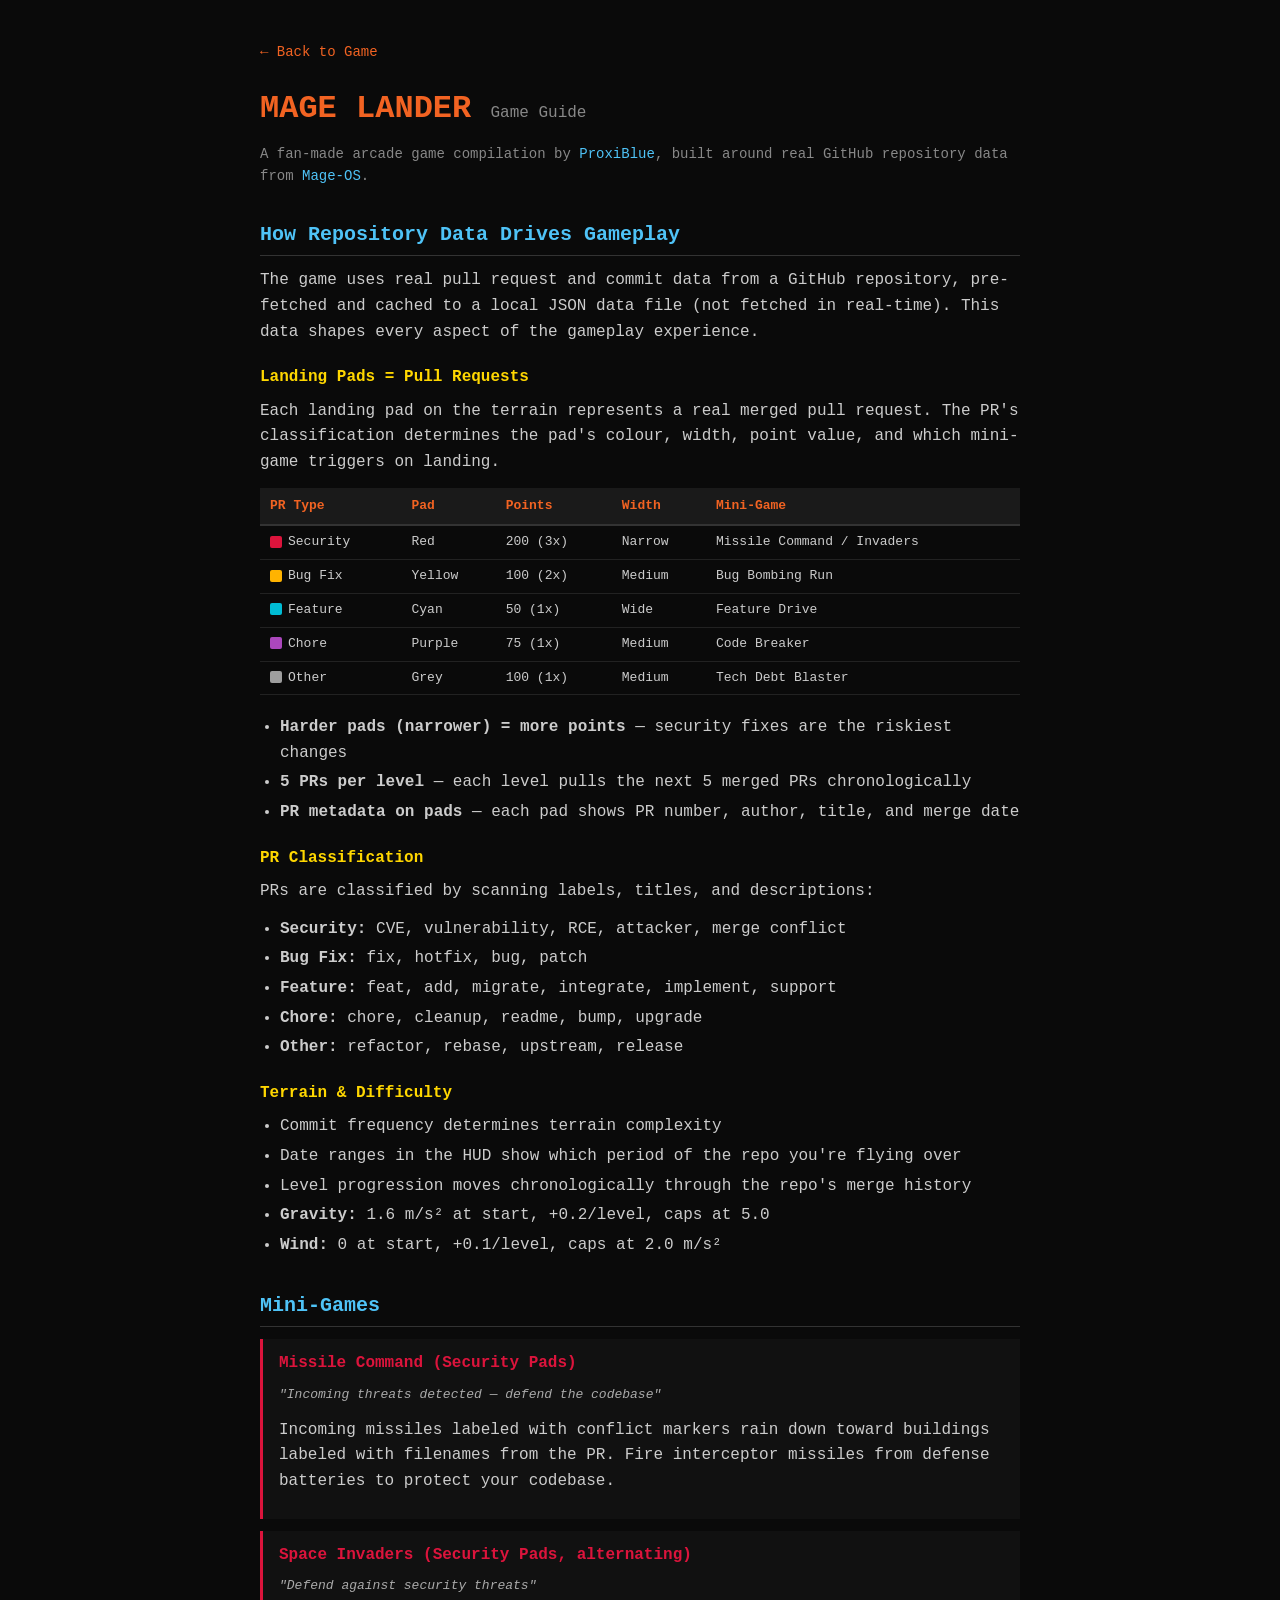
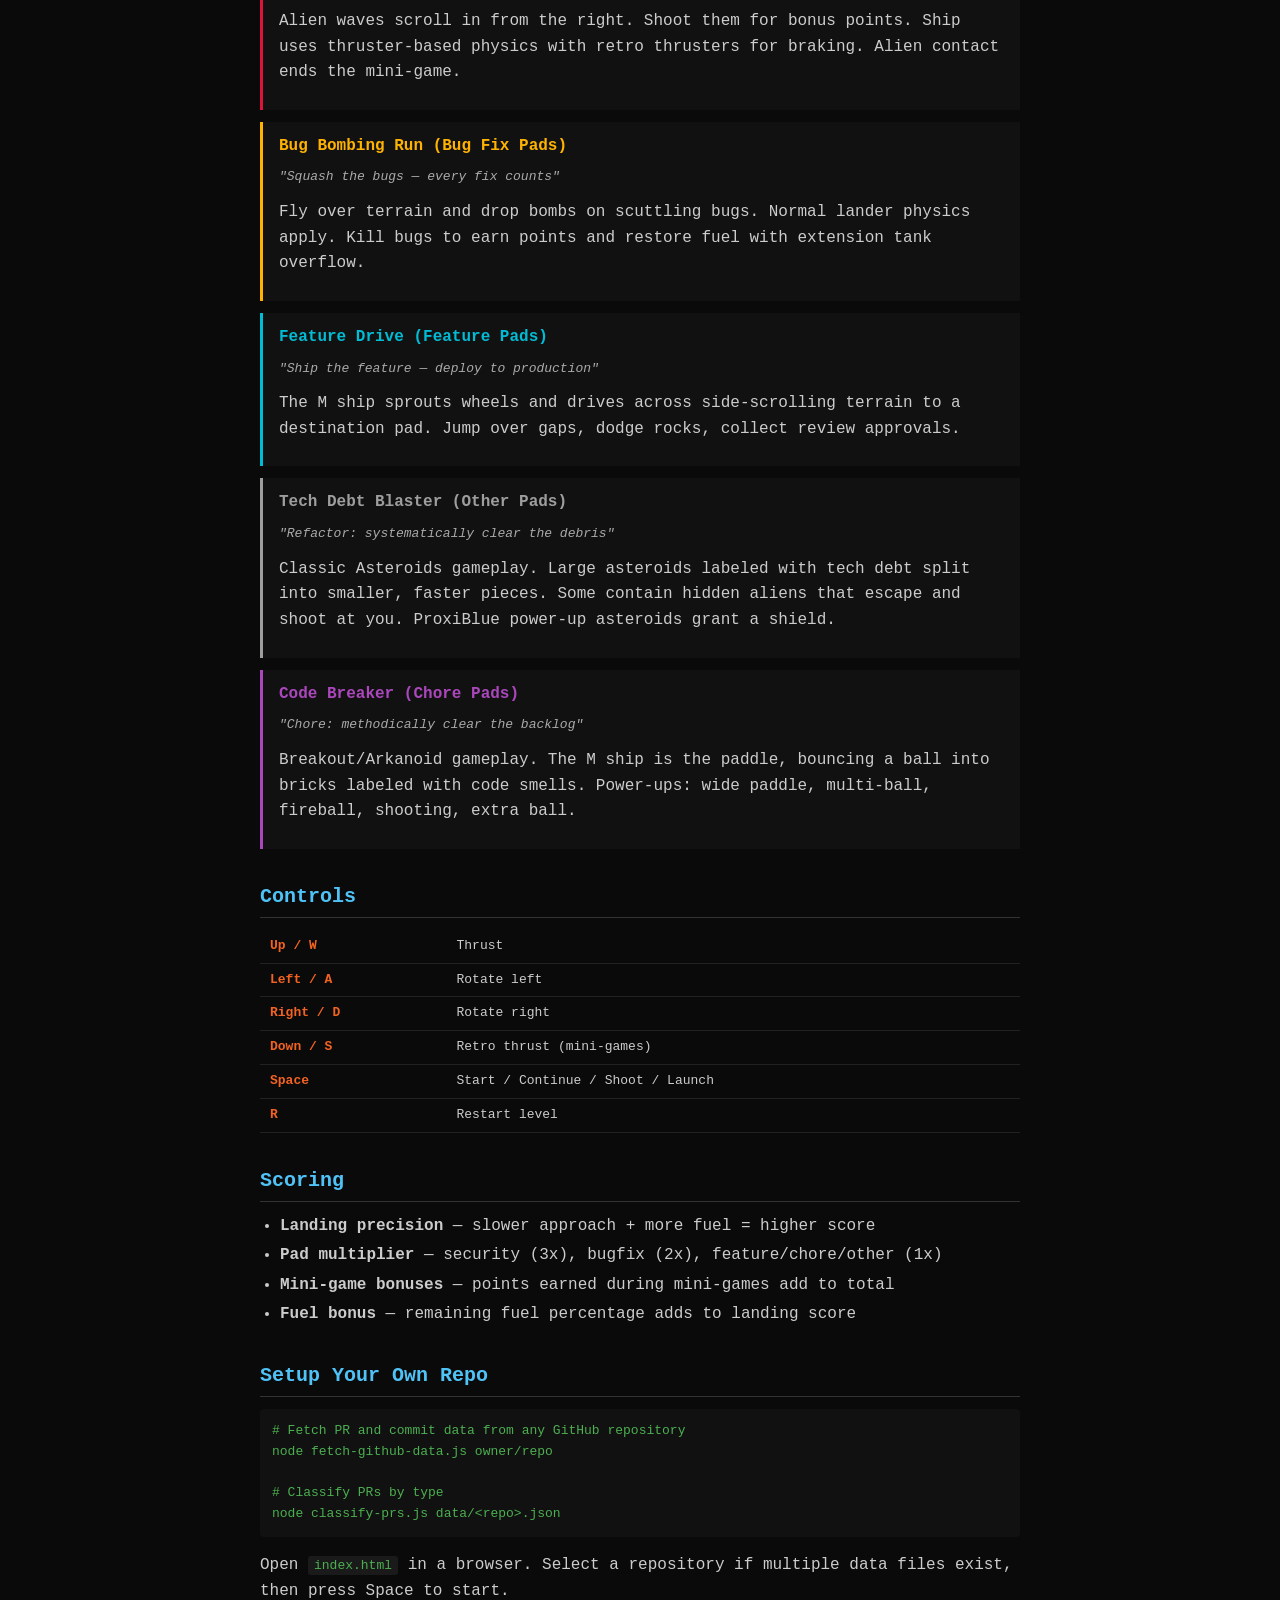
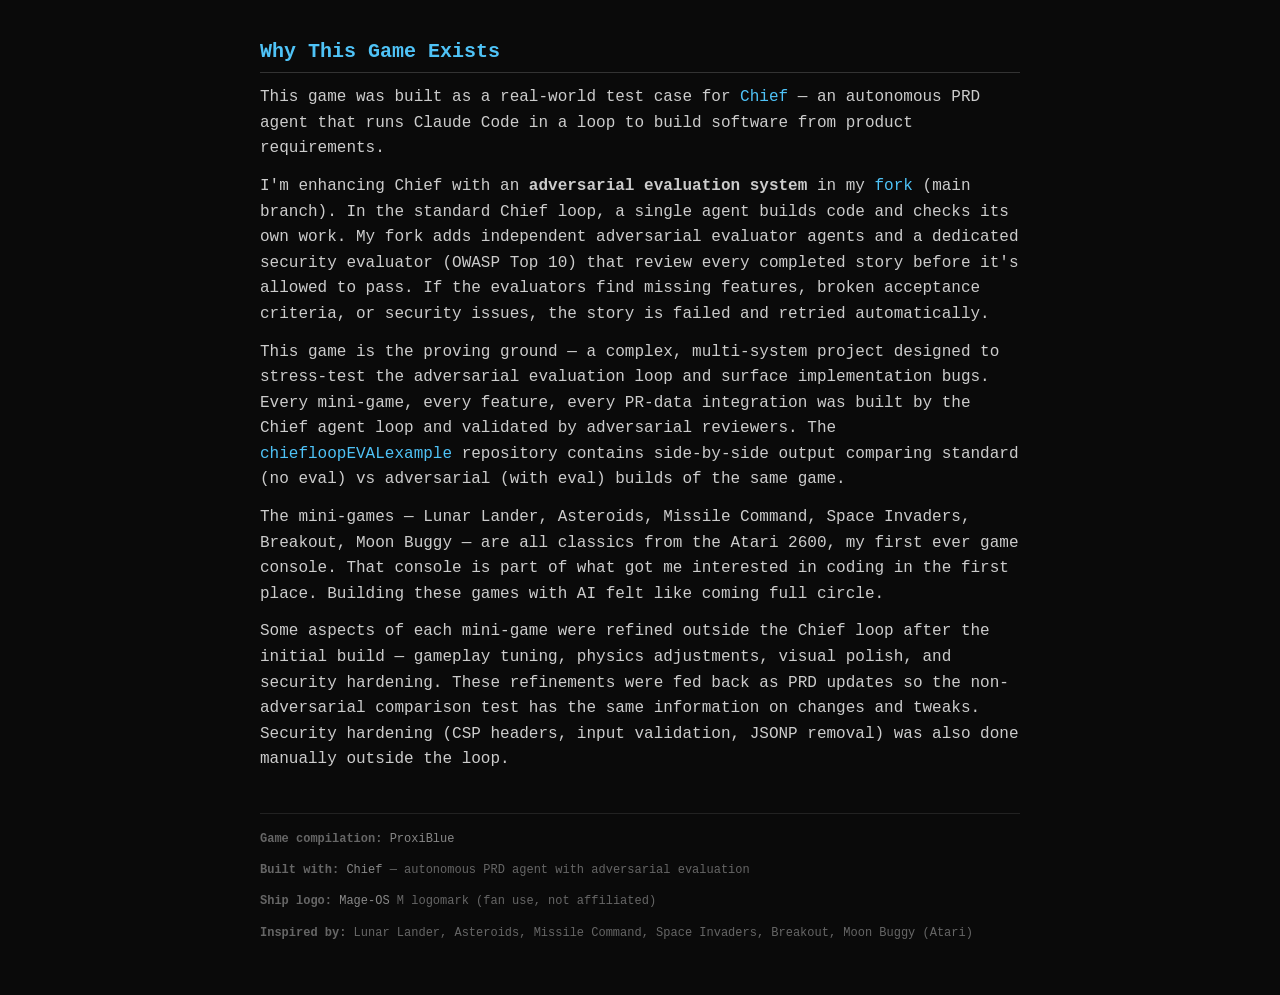
==== commit 784db5a4: "docs: move 'Why This Game Exists' to end of guide, add rel=noopener Co-Authored-By: Claude Opus 4.6 " ====
--- a/guide.html
+++ b/guide.html
@@ -14,13 +14,6 @@
 
 <h1>MAGE LANDER <span>Game Guide</span></h1>
 <p class="subtitle">A fan-made arcade game compilation by <a href="https://github.com/ProxiBlue">ProxiBlue</a>, built around real GitHub repository data from <a href="https://github.com/mage-os">Mage-OS</a>.</p>
-
-<h2>Why This Game Exists</h2>
-<p>This game was built as a real-world test case for <a href="https://github.com/MiniCodeMonkey/chief">Chief</a> &mdash; an autonomous PRD agent that runs Claude Code in a loop to build software from product requirements.</p>
-<p>I'm enhancing Chief with an <strong>adversarial evaluation system</strong> in my <a href="https://github.com/ProxiBlue/chief">fork</a> (main branch). In the standard Chief loop, a single agent builds code and checks its own work. My fork adds independent adversarial evaluator agents and a dedicated security evaluator (OWASP Top 10) that review every completed story before it's allowed to pass. If the evaluators find missing features, broken acceptance criteria, or security issues, the story is failed and retried automatically.</p>
-<p>This game is the proving ground &mdash; a complex, multi-system project designed to stress-test the adversarial evaluation loop and surface implementation bugs. Every mini-game, every feature, every PR-data integration was built by the Chief agent loop and validated by adversarial reviewers. The <a href="https://github.com/ProxiBlue/chiefloopEVALexample">chiefloopEVALexample</a> repository contains side-by-side output comparing standard (no eval) vs adversarial (with eval) builds of the same game.</p>
-<p>The mini-games &mdash; Lunar Lander, Asteroids, Missile Command, Space Invaders, Breakout, Moon Buggy &mdash; are all classics from the Atari 2600, my first ever game console. That console is part of what got me interested in coding in the first place. Building these games with AI felt like coming full circle.</p>
-<p>Some aspects of each mini-game were refined outside the Chief loop after the initial build &mdash; gameplay tuning, physics adjustments, visual polish, and security hardening. These refinements were fed back as PRD updates so the non-adversarial comparison test has the same information on changes and tweaks. Security hardening (CSP headers, input validation, JSONP removal) was also done manually outside the loop.</p>
 
 <h2>How Repository Data Drives Gameplay</h2>
 <p>The game uses real pull request and commit data from a GitHub repository, pre-fetched and cached to a local JSON data file (not fetched in real-time). This data shapes every aspect of the gameplay experience.</p>
@@ -128,6 +121,13 @@
 </pre>
 <p>Open <code>index.html</code> in a browser. Select a repository if multiple data files exist, then press Space to start.</p>
 
+<h2>Why This Game Exists</h2>
+<p>This game was built as a real-world test case for <a href="https://github.com/MiniCodeMonkey/chief" rel="noopener noreferrer">Chief</a> &mdash; an autonomous PRD agent that runs Claude Code in a loop to build software from product requirements.</p>
+<p>I'm enhancing Chief with an <strong>adversarial evaluation system</strong> in my <a href="https://github.com/ProxiBlue/chief" rel="noopener noreferrer">fork</a> (main branch). In the standard Chief loop, a single agent builds code and checks its own work. My fork adds independent adversarial evaluator agents and a dedicated security evaluator (OWASP Top 10) that review every completed story before it's allowed to pass. If the evaluators find missing features, broken acceptance criteria, or security issues, the story is failed and retried automatically.</p>
+<p>This game is the proving ground &mdash; a complex, multi-system project designed to stress-test the adversarial evaluation loop and surface implementation bugs. Every mini-game, every feature, every PR-data integration was built by the Chief agent loop and validated by adversarial reviewers. The <a href="https://github.com/ProxiBlue/chiefloopEVALexample" rel="noopener noreferrer">chiefloopEVALexample</a> repository contains side-by-side output comparing standard (no eval) vs adversarial (with eval) builds of the same game.</p>
+<p>The mini-games &mdash; Lunar Lander, Asteroids, Missile Command, Space Invaders, Breakout, Moon Buggy &mdash; are all classics from the Atari 2600, my first ever game console. That console is part of what got me interested in coding in the first place. Building these games with AI felt like coming full circle.</p>
+<p>Some aspects of each mini-game were refined outside the Chief loop after the initial build &mdash; gameplay tuning, physics adjustments, visual polish, and security hardening. These refinements were fed back as PRD updates so the non-adversarial comparison test has the same information on changes and tweaks. Security hardening (CSP headers, input validation, JSONP removal) was also done manually outside the loop.</p>
+
 <div class="credits">
 <p><strong>Game compilation:</strong> <a href="https://github.com/ProxiBlue">ProxiBlue</a></p>
 <p><strong>Built with:</strong> <a href="https://github.com/MiniCodeMonkey/chief">Chief</a> &mdash; autonomous PRD agent with adversarial evaluation</p>
